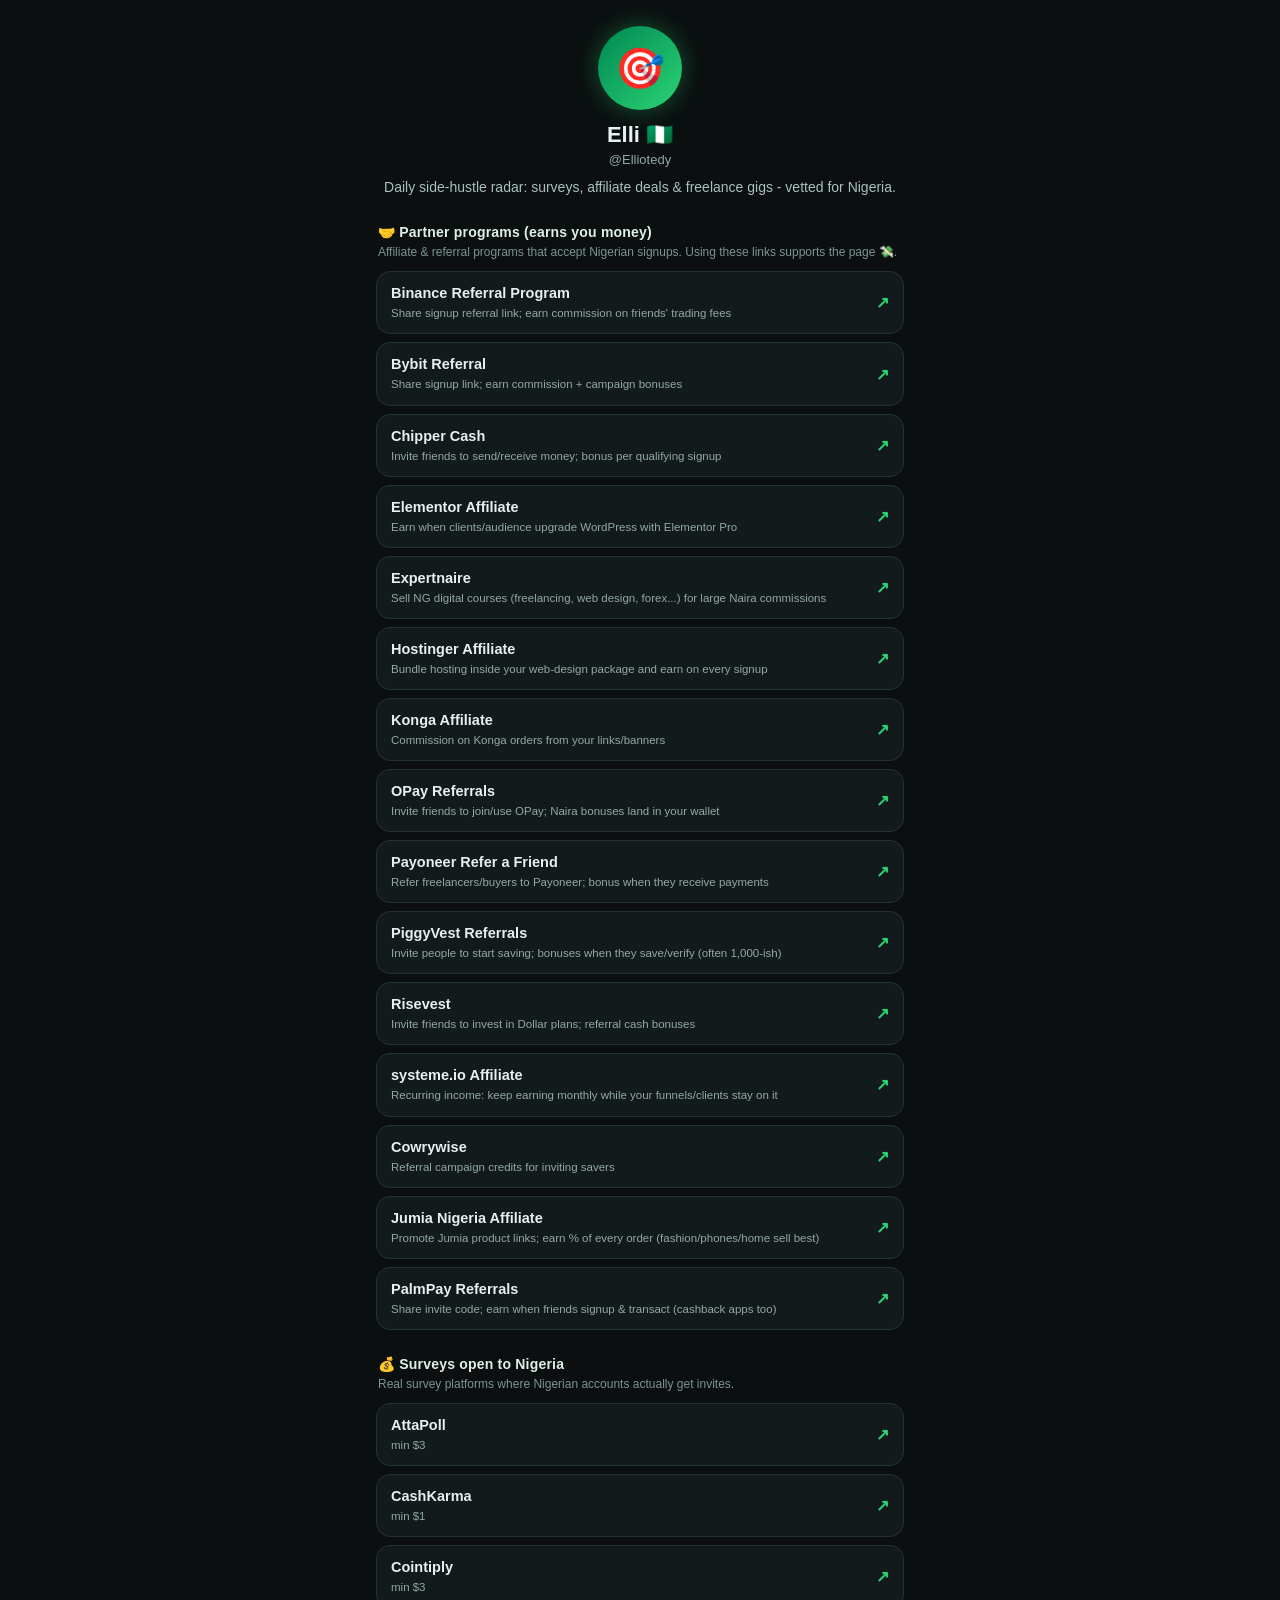
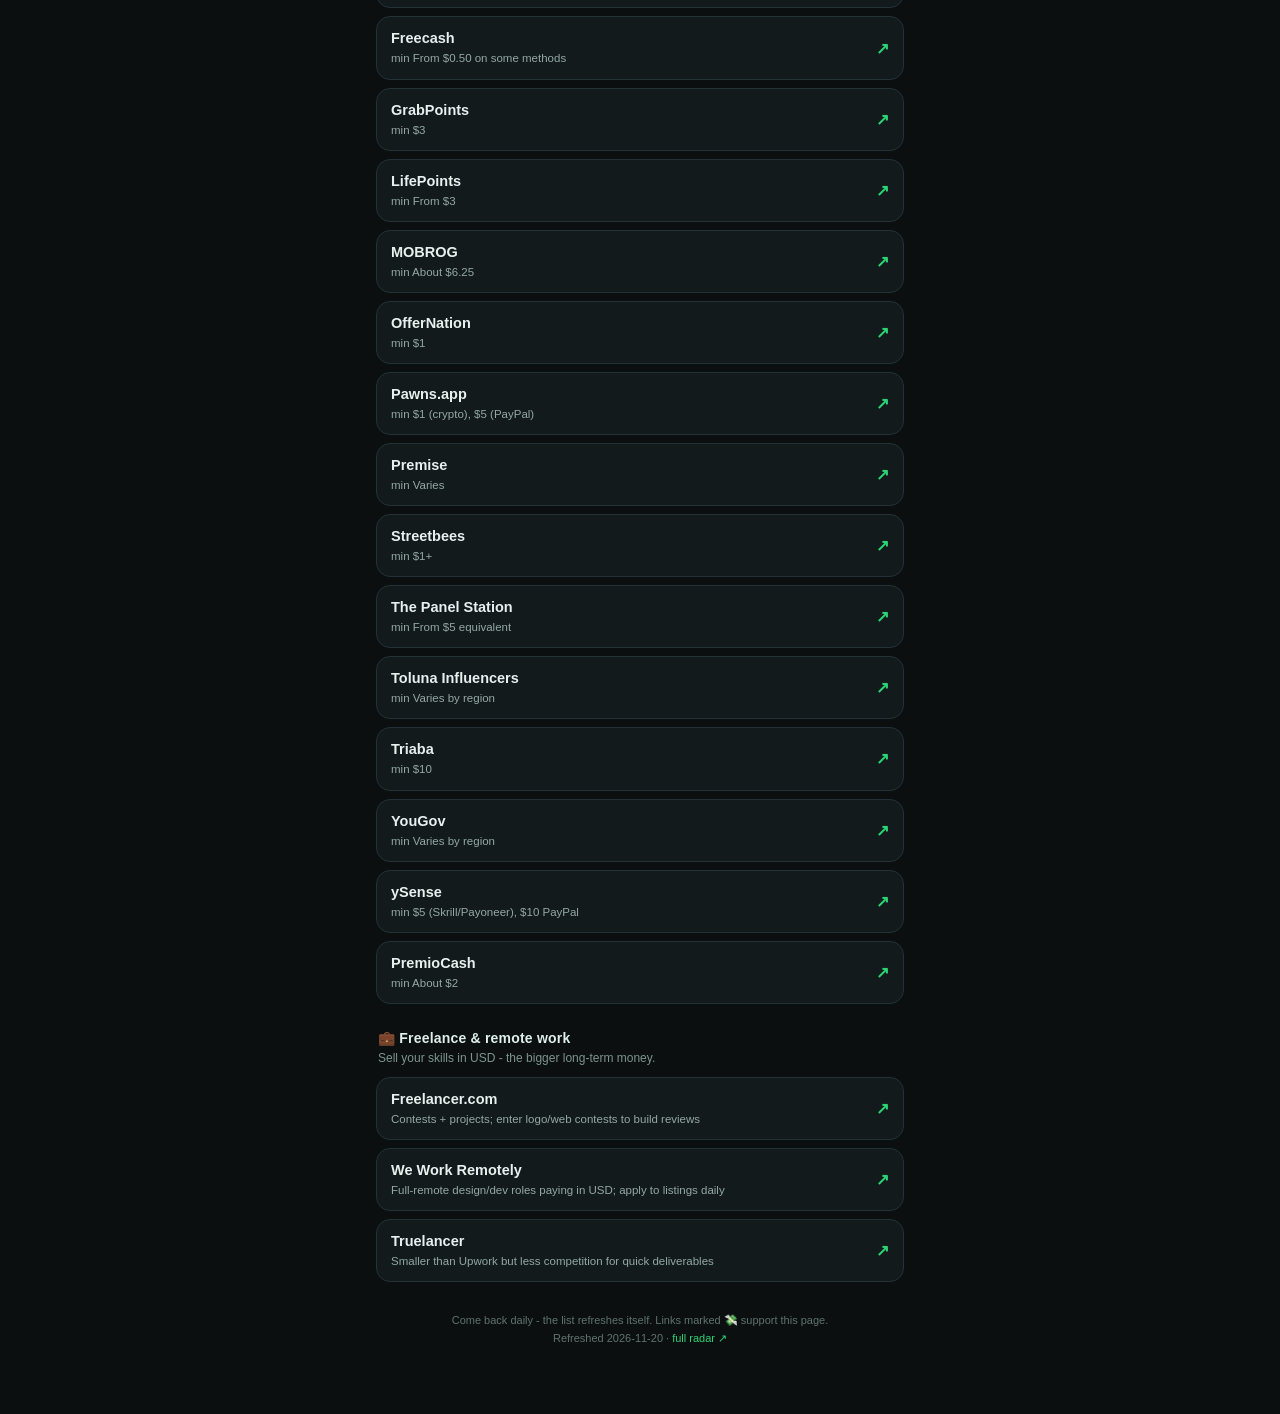
==== links.html @ 21c5c855 "Daily survey update - 2026-11-20" ====
<!doctype html>
<html lang="en">
<head>
<meta charset="utf-8">
<meta name="viewport" content="width=device-width, initial-scale=1">
<title>Elli 🇳🇬 - side-hustle radar</title>
<meta name="description" content="Daily-updated survey, affiliate & freelance links for Nigerians.">
<meta property="og:title" content="Elli 🇳🇬 - daily side-hustle radar">
<meta property="og:description" content="Daily side-hustle radar: surveys, affiliate deals &amp; freelance gigs - vetted for Nigeria.">
<link rel="icon" href="data:image/svg+xml,<svg xmlns='http://www.w3.org/2000/svg' viewBox='0 0 100 100'><text y='.9em' font-size='90'>🎯</text></svg>">
<style>
* { box-sizing: border-box; }
a { color: inherit; text-decoration: none; }
body {
  margin: 0;
  background: #0b0f10;
  color: #e8f0ef;
  font-family: -apple-system, BlinkMacSystemFont, "Segoe UI", Roboto, Arial, sans-serif;
  padding-bottom: 40px;
}
.wrap { max-width: 560px; margin: 0 auto; padding: 26px 16px; }
header { text-align: center; margin-bottom: 22px; }
.avatar {
  width: 84px; height: 84px; border-radius: 50%;
  background: linear-gradient(135deg, #008751, #2bd576);
  display: flex; align-items: center; justify-content: center;
  font-size: 40px; margin: 0 auto 12px;
  box-shadow: 0 0 24px rgba(43, 213, 118, .35);
}
h1 { font-size: 22px; margin: 0 0 4px; }
.handle { color: #93a8a4; font-size: 13px; }
.tagline { color: #a9c0bb; font-size: 14px; line-height: 1.5; margin-top: 10px; }
.sechead {
  font-size: 14px; font-weight: 800; letter-spacing: .2px;
  margin: 26px 2px 10px; color: #dff0ea;
}
.secsub { color: #7d948f; font-size: 12px; margin: -6px 2px 10px; line-height: 1.45; }
.row {
  display: flex; align-items: center; gap: 10px;
  background: #131a1c; border: 1px solid #233236;
  border-radius: 14px; padding: 12px 14px; margin-bottom: 8px;
  text-decoration: none; transition: transform .08s ease, border-color .15s ease;
}
.row:hover { transform: translateY(-1px); border-color: #2e464b; }
.row .arrow { color: #2bd576; font-weight: 800; margin-left: auto; }
.rowname { font-weight: 800; font-size: 14.5px; }
.rowhint { display: block; color: #93a8a4; font-size: 11.5px; margin-top: 3px; line-height: 1.4; }
.pill {
  display: inline-block; font-size: 10.5px; font-weight: 800;
  border-radius: 999px; padding: 2px 8px; margin-left: 6px; vertical-align: 2px;
}
.pill.ref { background: rgba(255, 209, 102, .15); color: #ffd166; }
footer { text-align: center; color: #5f7370; font-size: 11px; margin-top: 30px; line-height: 1.6; }
footer a { color: #2bd576; text-decoration: none; }
</style>
</head>
<body>
<div class="wrap">
  <header>
    <div class="avatar">🎯</div>
    <h1>Elli 🇳🇬</h1>
    <div class="handle">@Elliotedy</div>
    <div class="tagline">Daily side-hustle radar: surveys, affiliate deals &amp; freelance gigs - vetted for Nigeria.</div>
  </header>
  <div class="sechead">🤝 Partner programs (earns you money)</div><div class="secsub">Affiliate &amp; referral programs that accept Nigerian signups. Using these links supports the page 💸.</div><a class="row" href="https://www.binance.com/" target="_blank" rel="noopener"><span><span class="rowname">Binance Referral Program</span><span class="rowhint">Share signup referral link; earn commission on friends&#x27; trading fees</span></span><span class="arrow">↗</span></a><a class="row" href="https://www.bybit.com/" target="_blank" rel="noopener"><span><span class="rowname">Bybit Referral</span><span class="rowhint">Share signup link; earn commission + campaign bonuses</span></span><span class="arrow">↗</span></a><a class="row" href="https://chippercash.com/" target="_blank" rel="noopener"><span><span class="rowname">Chipper Cash</span><span class="rowhint">Invite friends to send/receive money; bonus per qualifying signup</span></span><span class="arrow">↗</span></a><a class="row" href="https://elementor.com/affiliates/" target="_blank" rel="noopener"><span><span class="rowname">Elementor Affiliate</span><span class="rowhint">Earn when clients/audience upgrade WordPress with Elementor Pro</span></span><span class="arrow">↗</span></a><a class="row" href="https://expertnaire.com/affiliate" target="_blank" rel="noopener"><span><span class="rowname">Expertnaire</span><span class="rowhint">Sell NG digital courses (freelancing, web design, forex...) for large Naira commissions</span></span><span class="arrow">↗</span></a><a class="row" href="https://www.hostinger.com/" target="_blank" rel="noopener"><span><span class="rowname">Hostinger Affiliate</span><span class="rowhint">Bundle hosting inside your web-design package and earn on every signup</span></span><span class="arrow">↗</span></a><a class="row" href="https://www.konga.com/" target="_blank" rel="noopener"><span><span class="rowname">Konga Affiliate</span><span class="rowhint">Commission on Konga orders from your links/banners</span></span><span class="arrow">↗</span></a><a class="row" href="https://www.opayweb.com/" target="_blank" rel="noopener"><span><span class="rowname">OPay Referrals</span><span class="rowhint">Invite friends to join/use OPay; Naira bonuses land in your wallet</span></span><span class="arrow">↗</span></a><a class="row" href="https://www.payoneer.com/" target="_blank" rel="noopener"><span><span class="rowname">Payoneer Refer a Friend</span><span class="rowhint">Refer freelancers/buyers to Payoneer; bonus when they receive payments</span></span><span class="arrow">↗</span></a><a class="row" href="https://www.piggyvest.com/" target="_blank" rel="noopener"><span><span class="rowname">PiggyVest Referrals</span><span class="rowhint">Invite people to start saving; bonuses when they save/verify (often 1,000-ish)</span></span><span class="arrow">↗</span></a><a class="row" href="https://risevest.com/" target="_blank" rel="noopener"><span><span class="rowname">Risevest</span><span class="rowhint">Invite friends to invest in Dollar plans; referral cash bonuses</span></span><span class="arrow">↗</span></a><a class="row" href="https://systeme.io/affiliate-program" target="_blank" rel="noopener"><span><span class="rowname">systeme.io Affiliate</span><span class="rowhint">Recurring income: keep earning monthly while your funnels/clients stay on it</span></span><span class="arrow">↗</span></a><a class="row" href="https://cowrywise.com/" target="_blank" rel="noopener"><span><span class="rowname">Cowrywise</span><span class="rowhint">Referral campaign credits for inviting savers</span></span><span class="arrow">↗</span></a><a class="row" href="https://affiliates.jumia.com/" target="_blank" rel="noopener"><span><span class="rowname">Jumia Nigeria Affiliate</span><span class="rowhint">Promote Jumia product links; earn % of every order (fashion/phones/home sell best)</span></span><span class="arrow">↗</span></a><a class="row" href="https://www.palmpay-inc.com/" target="_blank" rel="noopener"><span><span class="rowname">PalmPay Referrals</span><span class="rowhint">Share invite code; earn when friends signup &amp; transact (cashback apps too)</span></span><span class="arrow">↗</span></a><div class="sechead">💰 Surveys open to Nigeria</div><div class="secsub">Real survey platforms where Nigerian accounts actually get invites.</div><a class="row" href="https://attapoll.app/" target="_blank" rel="noopener"><span><span class="rowname">AttaPoll</span><span class="rowhint">min $3</span></span><span class="arrow">↗</span></a><a class="row" href="https://cashkarma.io/" target="_blank" rel="noopener"><span><span class="rowname">CashKarma</span><span class="rowhint">min $1</span></span><span class="arrow">↗</span></a><a class="row" href="https://cointiply.com/" target="_blank" rel="noopener"><span><span class="rowname">Cointiply</span><span class="rowhint">min $3</span></span><span class="arrow">↗</span></a><a class="row" href="https://freecash.com/" target="_blank" rel="noopener"><span><span class="rowname">Freecash</span><span class="rowhint">min From $0.50 on some methods</span></span><span class="arrow">↗</span></a><a class="row" href="https://grabpoints.com/" target="_blank" rel="noopener"><span><span class="rowname">GrabPoints</span><span class="rowhint">min $3</span></span><span class="arrow">↗</span></a><a class="row" href="https://lifepointspanel.com/" target="_blank" rel="noopener"><span><span class="rowname">LifePoints</span><span class="rowhint">min From $3</span></span><span class="arrow">↗</span></a><a class="row" href="https://www.mobrog.com/en/" target="_blank" rel="noopener"><span><span class="rowname">MOBROG</span><span class="rowhint">min About $6.25</span></span><span class="arrow">↗</span></a><a class="row" href="https://offernation.com/" target="_blank" rel="noopener"><span><span class="rowname">OfferNation</span><span class="rowhint">min $1</span></span><span class="arrow">↗</span></a><a class="row" href="https://pawns.app/" target="_blank" rel="noopener"><span><span class="rowname">Pawns.app</span><span class="rowhint">min $1 (crypto), $5 (PayPal)</span></span><span class="arrow">↗</span></a><a class="row" href="https://www.premise.com/" target="_blank" rel="noopener"><span><span class="rowname">Premise</span><span class="rowhint">min Varies</span></span><span class="arrow">↗</span></a><a class="row" href="https://www.streetbees.com/" target="_blank" rel="noopener"><span><span class="rowname">Streetbees</span><span class="rowhint">min $1+</span></span><span class="arrow">↗</span></a><a class="row" href="https://www.thepanelstation.com/" target="_blank" rel="noopener"><span><span class="rowname">The Panel Station</span><span class="rowhint">min From $5 equivalent</span></span><span class="arrow">↗</span></a><a class="row" href="https://www.toluna.com/" target="_blank" rel="noopener"><span><span class="rowname">Toluna Influencers</span><span class="rowhint">min Varies by region</span></span><span class="arrow">↗</span></a><a class="row" href="https://www.triaba.com/" target="_blank" rel="noopener"><span><span class="rowname">Triaba</span><span class="rowhint">min $10</span></span><span class="arrow">↗</span></a><a class="row" href="https://yougov.com/" target="_blank" rel="noopener"><span><span class="rowname">YouGov</span><span class="rowhint">min Varies by region</span></span><span class="arrow">↗</span></a><a class="row" href="https://www.ysense.com/" target="_blank" rel="noopener"><span><span class="rowname">ySense</span><span class="rowhint">min $5 (Skrill/Payoneer), $10 PayPal</span></span><span class="arrow">↗</span></a><a class="row" href="https://premiocash.com/" target="_blank" rel="noopener"><span><span class="rowname">PremioCash</span><span class="rowhint">min About $2</span></span><span class="arrow">↗</span></a><div class="sechead">💼 Freelance &amp; remote work</div><div class="secsub">Sell your skills in USD - the bigger long-term money.</div><a class="row" href="https://www.freelancer.com/" target="_blank" rel="noopener"><span><span class="rowname">Freelancer.com</span><span class="rowhint">Contests + projects; enter logo/web contests to build reviews</span></span><span class="arrow">↗</span></a><a class="row" href="https://weworkremotely.com/" target="_blank" rel="noopener"><span><span class="rowname">We Work Remotely</span><span class="rowhint">Full-remote design/dev roles paying in USD; apply to listings daily</span></span><span class="arrow">↗</span></a><a class="row" href="https://www.truelancer.com/" target="_blank" rel="noopener"><span><span class="rowname">Truelancer</span><span class="rowhint">Smaller than Upwork but less competition for quick deliverables</span></span><span class="arrow">↗</span></a>
  <footer>
    Come back daily - the list refreshes itself. Links marked 💸 support this page.<br>
    Refreshed 2026-11-20 ·
    <a href="index.html">full radar ↗</a>
  </footer>
</div>
</body>
</html>
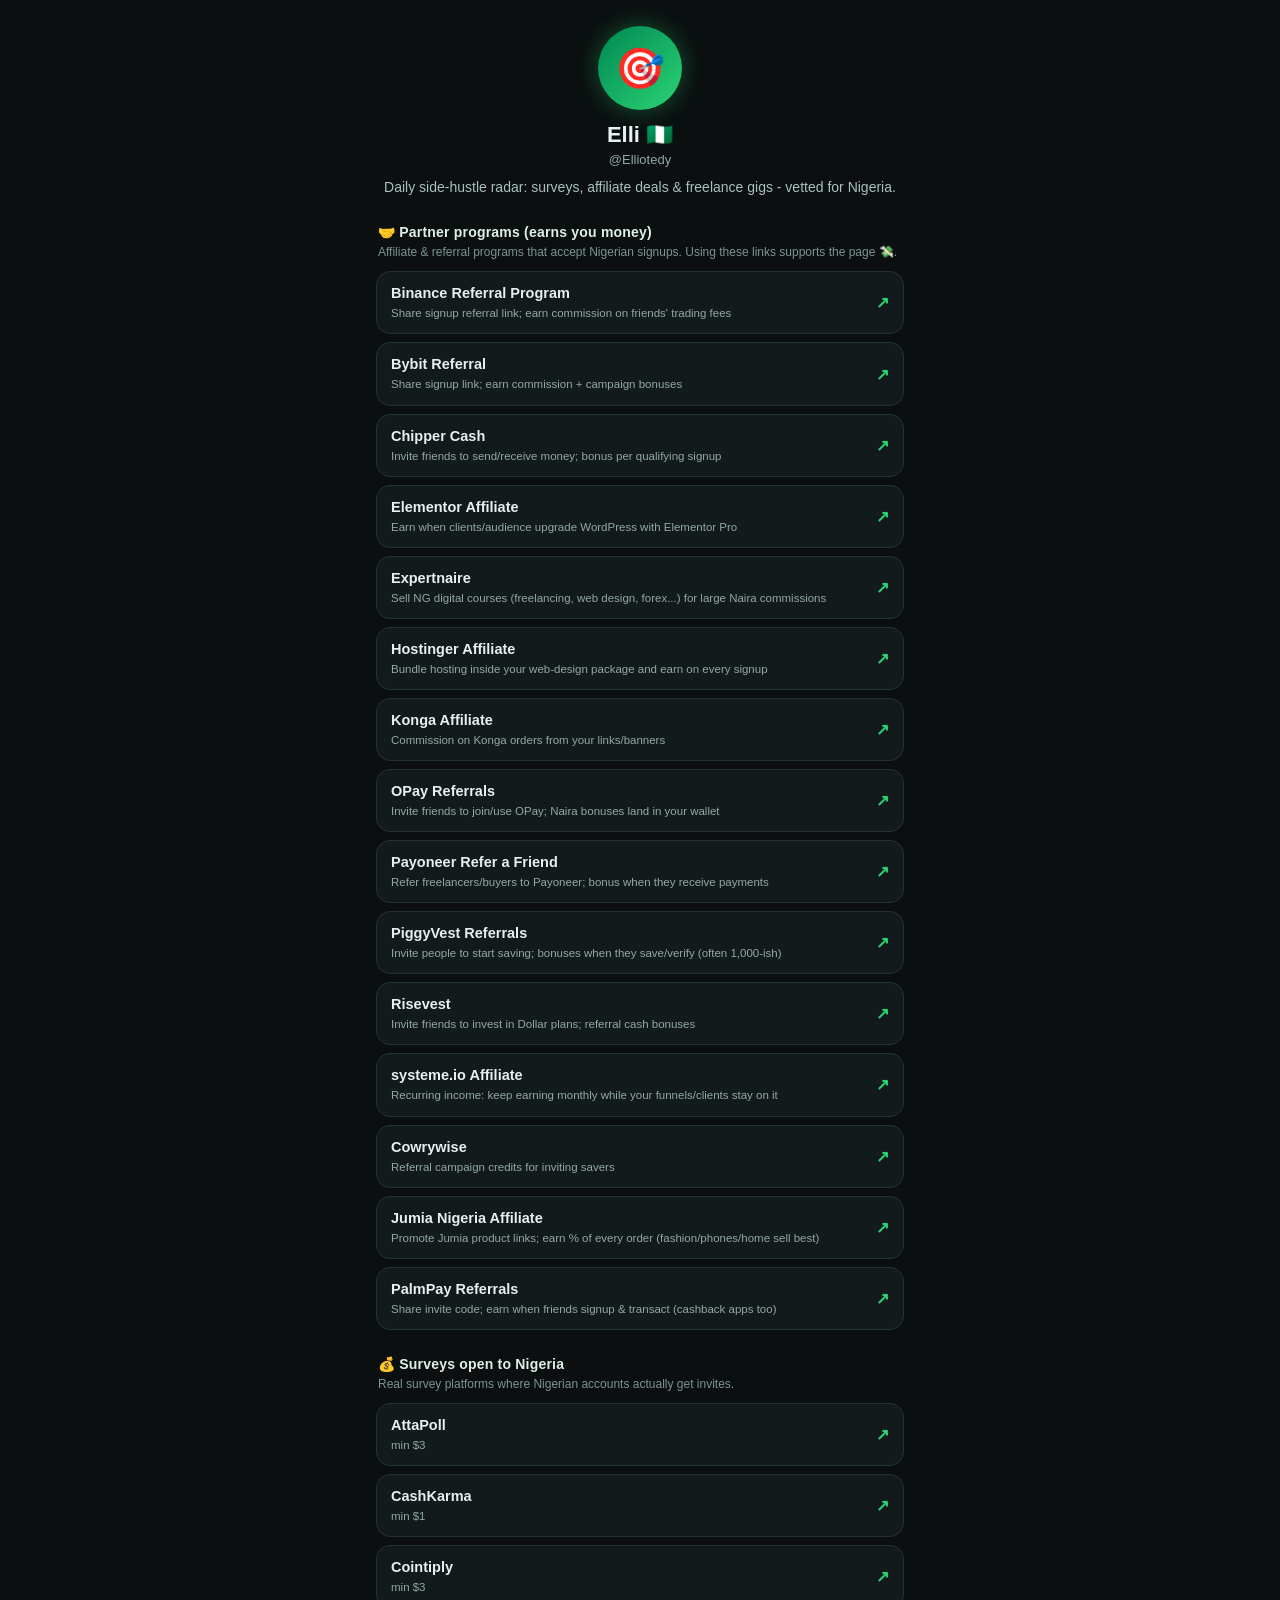
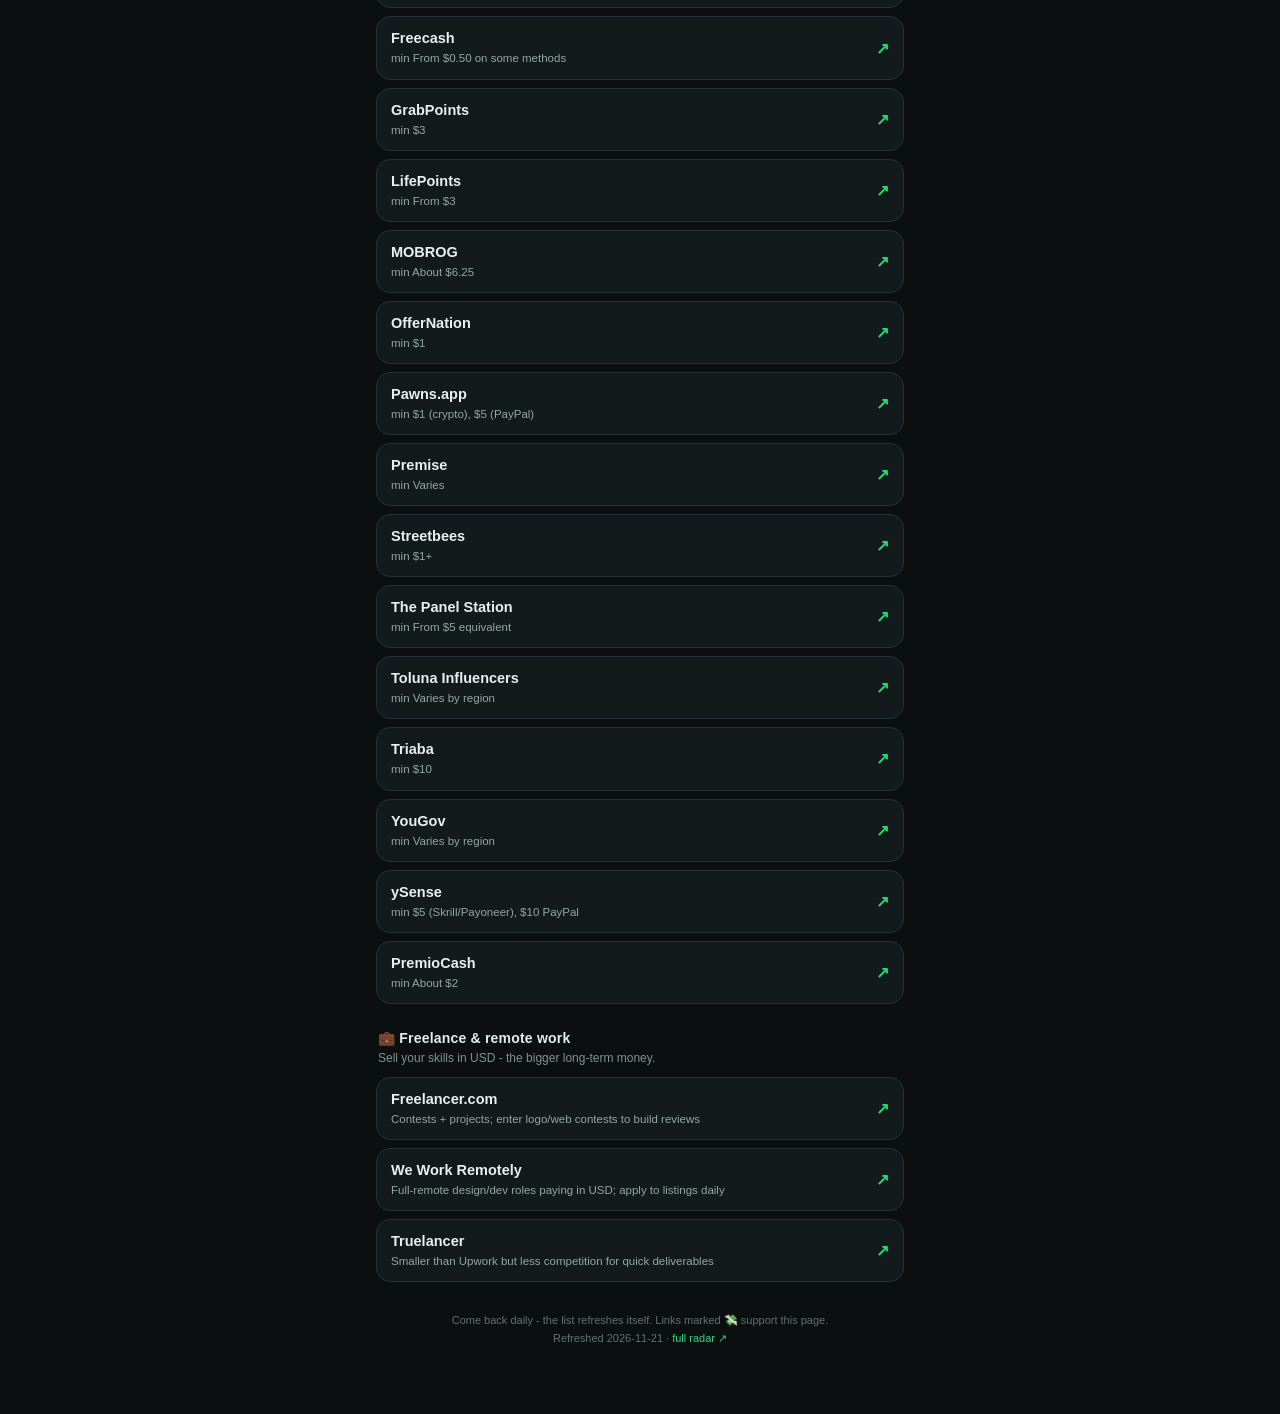
==== commit c9236e10: "Daily survey update - 2026-11-21" ====
--- a/links.html
+++ b/links.html
@@ -65,7 +65,7 @@
   <div class="sechead">🤝 Partner programs (earns you money)</div><div class="secsub">Affiliate &amp; referral programs that accept Nigerian signups. Using these links supports the page 💸.</div><a class="row" href="https://www.binance.com/" target="_blank" rel="noopener"><span><span class="rowname">Binance Referral Program</span><span class="rowhint">Share signup referral link; earn commission on friends&#x27; trading fees</span></span><span class="arrow">↗</span></a><a class="row" href="https://www.bybit.com/" target="_blank" rel="noopener"><span><span class="rowname">Bybit Referral</span><span class="rowhint">Share signup link; earn commission + campaign bonuses</span></span><span class="arrow">↗</span></a><a class="row" href="https://chippercash.com/" target="_blank" rel="noopener"><span><span class="rowname">Chipper Cash</span><span class="rowhint">Invite friends to send/receive money; bonus per qualifying signup</span></span><span class="arrow">↗</span></a><a class="row" href="https://elementor.com/affiliates/" target="_blank" rel="noopener"><span><span class="rowname">Elementor Affiliate</span><span class="rowhint">Earn when clients/audience upgrade WordPress with Elementor Pro</span></span><span class="arrow">↗</span></a><a class="row" href="https://expertnaire.com/affiliate" target="_blank" rel="noopener"><span><span class="rowname">Expertnaire</span><span class="rowhint">Sell NG digital courses (freelancing, web design, forex...) for large Naira commissions</span></span><span class="arrow">↗</span></a><a class="row" href="https://www.hostinger.com/" target="_blank" rel="noopener"><span><span class="rowname">Hostinger Affiliate</span><span class="rowhint">Bundle hosting inside your web-design package and earn on every signup</span></span><span class="arrow">↗</span></a><a class="row" href="https://www.konga.com/" target="_blank" rel="noopener"><span><span class="rowname">Konga Affiliate</span><span class="rowhint">Commission on Konga orders from your links/banners</span></span><span class="arrow">↗</span></a><a class="row" href="https://www.opayweb.com/" target="_blank" rel="noopener"><span><span class="rowname">OPay Referrals</span><span class="rowhint">Invite friends to join/use OPay; Naira bonuses land in your wallet</span></span><span class="arrow">↗</span></a><a class="row" href="https://www.payoneer.com/" target="_blank" rel="noopener"><span><span class="rowname">Payoneer Refer a Friend</span><span class="rowhint">Refer freelancers/buyers to Payoneer; bonus when they receive payments</span></span><span class="arrow">↗</span></a><a class="row" href="https://www.piggyvest.com/" target="_blank" rel="noopener"><span><span class="rowname">PiggyVest Referrals</span><span class="rowhint">Invite people to start saving; bonuses when they save/verify (often 1,000-ish)</span></span><span class="arrow">↗</span></a><a class="row" href="https://risevest.com/" target="_blank" rel="noopener"><span><span class="rowname">Risevest</span><span class="rowhint">Invite friends to invest in Dollar plans; referral cash bonuses</span></span><span class="arrow">↗</span></a><a class="row" href="https://systeme.io/affiliate-program" target="_blank" rel="noopener"><span><span class="rowname">systeme.io Affiliate</span><span class="rowhint">Recurring income: keep earning monthly while your funnels/clients stay on it</span></span><span class="arrow">↗</span></a><a class="row" href="https://cowrywise.com/" target="_blank" rel="noopener"><span><span class="rowname">Cowrywise</span><span class="rowhint">Referral campaign credits for inviting savers</span></span><span class="arrow">↗</span></a><a class="row" href="https://affiliates.jumia.com/" target="_blank" rel="noopener"><span><span class="rowname">Jumia Nigeria Affiliate</span><span class="rowhint">Promote Jumia product links; earn % of every order (fashion/phones/home sell best)</span></span><span class="arrow">↗</span></a><a class="row" href="https://www.palmpay-inc.com/" target="_blank" rel="noopener"><span><span class="rowname">PalmPay Referrals</span><span class="rowhint">Share invite code; earn when friends signup &amp; transact (cashback apps too)</span></span><span class="arrow">↗</span></a><div class="sechead">💰 Surveys open to Nigeria</div><div class="secsub">Real survey platforms where Nigerian accounts actually get invites.</div><a class="row" href="https://attapoll.app/" target="_blank" rel="noopener"><span><span class="rowname">AttaPoll</span><span class="rowhint">min $3</span></span><span class="arrow">↗</span></a><a class="row" href="https://cashkarma.io/" target="_blank" rel="noopener"><span><span class="rowname">CashKarma</span><span class="rowhint">min $1</span></span><span class="arrow">↗</span></a><a class="row" href="https://cointiply.com/" target="_blank" rel="noopener"><span><span class="rowname">Cointiply</span><span class="rowhint">min $3</span></span><span class="arrow">↗</span></a><a class="row" href="https://freecash.com/" target="_blank" rel="noopener"><span><span class="rowname">Freecash</span><span class="rowhint">min From $0.50 on some methods</span></span><span class="arrow">↗</span></a><a class="row" href="https://grabpoints.com/" target="_blank" rel="noopener"><span><span class="rowname">GrabPoints</span><span class="rowhint">min $3</span></span><span class="arrow">↗</span></a><a class="row" href="https://lifepointspanel.com/" target="_blank" rel="noopener"><span><span class="rowname">LifePoints</span><span class="rowhint">min From $3</span></span><span class="arrow">↗</span></a><a class="row" href="https://www.mobrog.com/en/" target="_blank" rel="noopener"><span><span class="rowname">MOBROG</span><span class="rowhint">min About $6.25</span></span><span class="arrow">↗</span></a><a class="row" href="https://offernation.com/" target="_blank" rel="noopener"><span><span class="rowname">OfferNation</span><span class="rowhint">min $1</span></span><span class="arrow">↗</span></a><a class="row" href="https://pawns.app/" target="_blank" rel="noopener"><span><span class="rowname">Pawns.app</span><span class="rowhint">min $1 (crypto), $5 (PayPal)</span></span><span class="arrow">↗</span></a><a class="row" href="https://www.premise.com/" target="_blank" rel="noopener"><span><span class="rowname">Premise</span><span class="rowhint">min Varies</span></span><span class="arrow">↗</span></a><a class="row" href="https://www.streetbees.com/" target="_blank" rel="noopener"><span><span class="rowname">Streetbees</span><span class="rowhint">min $1+</span></span><span class="arrow">↗</span></a><a class="row" href="https://www.thepanelstation.com/" target="_blank" rel="noopener"><span><span class="rowname">The Panel Station</span><span class="rowhint">min From $5 equivalent</span></span><span class="arrow">↗</span></a><a class="row" href="https://www.toluna.com/" target="_blank" rel="noopener"><span><span class="rowname">Toluna Influencers</span><span class="rowhint">min Varies by region</span></span><span class="arrow">↗</span></a><a class="row" href="https://www.triaba.com/" target="_blank" rel="noopener"><span><span class="rowname">Triaba</span><span class="rowhint">min $10</span></span><span class="arrow">↗</span></a><a class="row" href="https://yougov.com/" target="_blank" rel="noopener"><span><span class="rowname">YouGov</span><span class="rowhint">min Varies by region</span></span><span class="arrow">↗</span></a><a class="row" href="https://www.ysense.com/" target="_blank" rel="noopener"><span><span class="rowname">ySense</span><span class="rowhint">min $5 (Skrill/Payoneer), $10 PayPal</span></span><span class="arrow">↗</span></a><a class="row" href="https://premiocash.com/" target="_blank" rel="noopener"><span><span class="rowname">PremioCash</span><span class="rowhint">min About $2</span></span><span class="arrow">↗</span></a><div class="sechead">💼 Freelance &amp; remote work</div><div class="secsub">Sell your skills in USD - the bigger long-term money.</div><a class="row" href="https://www.freelancer.com/" target="_blank" rel="noopener"><span><span class="rowname">Freelancer.com</span><span class="rowhint">Contests + projects; enter logo/web contests to build reviews</span></span><span class="arrow">↗</span></a><a class="row" href="https://weworkremotely.com/" target="_blank" rel="noopener"><span><span class="rowname">We Work Remotely</span><span class="rowhint">Full-remote design/dev roles paying in USD; apply to listings daily</span></span><span class="arrow">↗</span></a><a class="row" href="https://www.truelancer.com/" target="_blank" rel="noopener"><span><span class="rowname">Truelancer</span><span class="rowhint">Smaller than Upwork but less competition for quick deliverables</span></span><span class="arrow">↗</span></a>
   <footer>
     Come back daily - the list refreshes itself. Links marked 💸 support this page.<br>
-    Refreshed 2026-11-20 ·
+    Refreshed 2026-11-21 ·
     <a href="index.html">full radar ↗</a>
   </footer>
 </div>
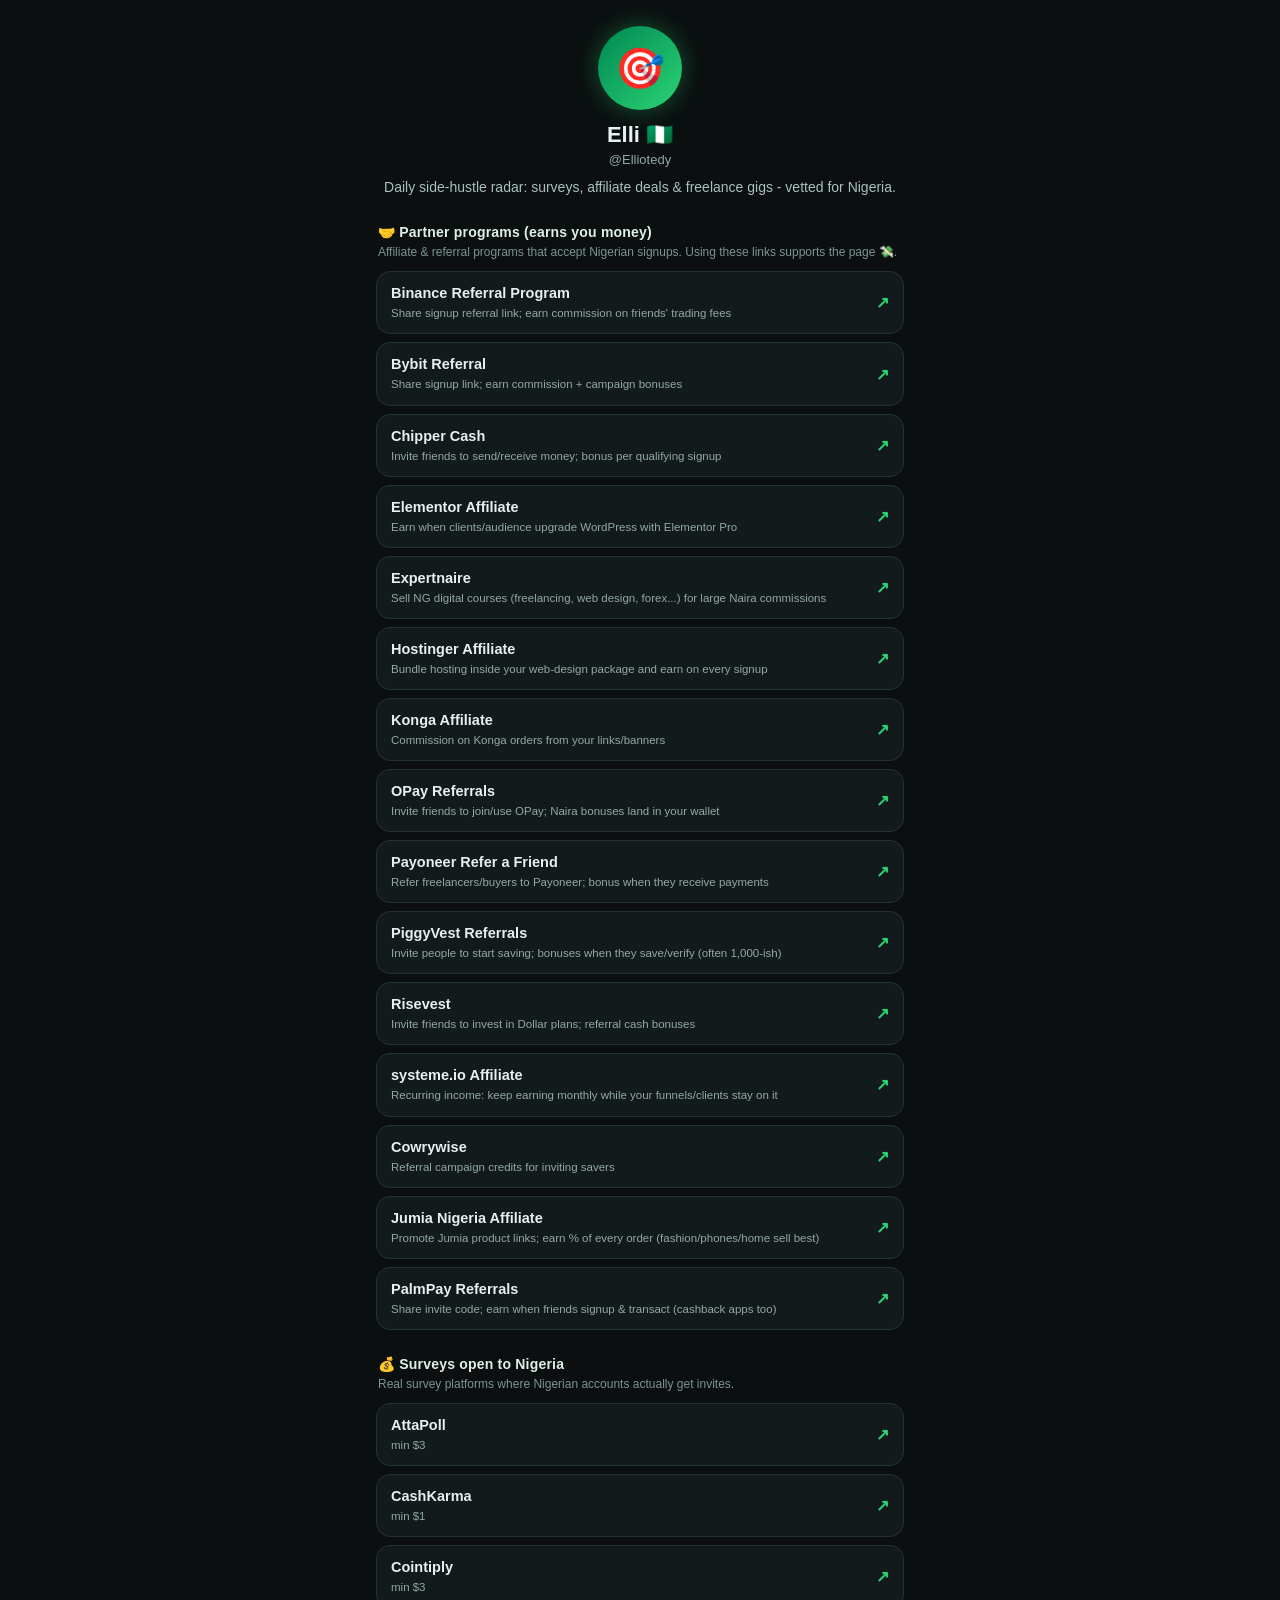
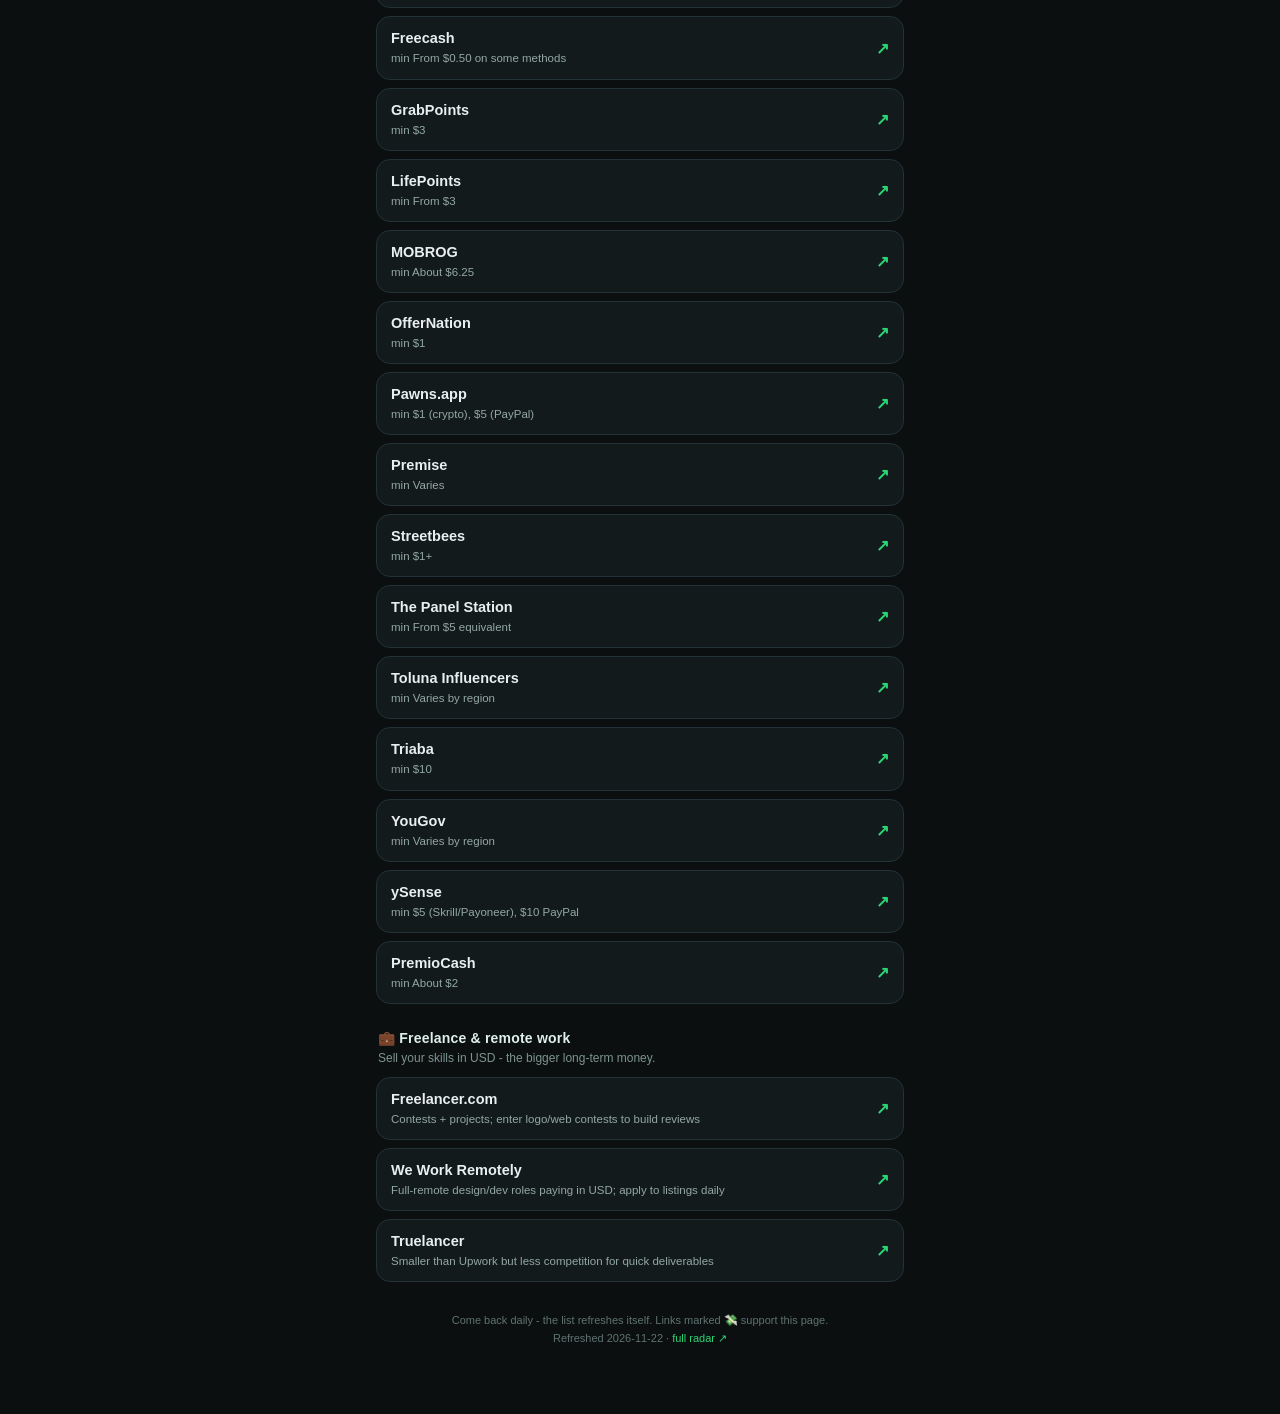
==== commit 8da26739: "Daily survey update - 2026-11-22" ====
--- a/links.html
+++ b/links.html
@@ -65,7 +65,7 @@
   <div class="sechead">🤝 Partner programs (earns you money)</div><div class="secsub">Affiliate &amp; referral programs that accept Nigerian signups. Using these links supports the page 💸.</div><a class="row" href="https://www.binance.com/" target="_blank" rel="noopener"><span><span class="rowname">Binance Referral Program</span><span class="rowhint">Share signup referral link; earn commission on friends&#x27; trading fees</span></span><span class="arrow">↗</span></a><a class="row" href="https://www.bybit.com/" target="_blank" rel="noopener"><span><span class="rowname">Bybit Referral</span><span class="rowhint">Share signup link; earn commission + campaign bonuses</span></span><span class="arrow">↗</span></a><a class="row" href="https://chippercash.com/" target="_blank" rel="noopener"><span><span class="rowname">Chipper Cash</span><span class="rowhint">Invite friends to send/receive money; bonus per qualifying signup</span></span><span class="arrow">↗</span></a><a class="row" href="https://elementor.com/affiliates/" target="_blank" rel="noopener"><span><span class="rowname">Elementor Affiliate</span><span class="rowhint">Earn when clients/audience upgrade WordPress with Elementor Pro</span></span><span class="arrow">↗</span></a><a class="row" href="https://expertnaire.com/affiliate" target="_blank" rel="noopener"><span><span class="rowname">Expertnaire</span><span class="rowhint">Sell NG digital courses (freelancing, web design, forex...) for large Naira commissions</span></span><span class="arrow">↗</span></a><a class="row" href="https://www.hostinger.com/" target="_blank" rel="noopener"><span><span class="rowname">Hostinger Affiliate</span><span class="rowhint">Bundle hosting inside your web-design package and earn on every signup</span></span><span class="arrow">↗</span></a><a class="row" href="https://www.konga.com/" target="_blank" rel="noopener"><span><span class="rowname">Konga Affiliate</span><span class="rowhint">Commission on Konga orders from your links/banners</span></span><span class="arrow">↗</span></a><a class="row" href="https://www.opayweb.com/" target="_blank" rel="noopener"><span><span class="rowname">OPay Referrals</span><span class="rowhint">Invite friends to join/use OPay; Naira bonuses land in your wallet</span></span><span class="arrow">↗</span></a><a class="row" href="https://www.payoneer.com/" target="_blank" rel="noopener"><span><span class="rowname">Payoneer Refer a Friend</span><span class="rowhint">Refer freelancers/buyers to Payoneer; bonus when they receive payments</span></span><span class="arrow">↗</span></a><a class="row" href="https://www.piggyvest.com/" target="_blank" rel="noopener"><span><span class="rowname">PiggyVest Referrals</span><span class="rowhint">Invite people to start saving; bonuses when they save/verify (often 1,000-ish)</span></span><span class="arrow">↗</span></a><a class="row" href="https://risevest.com/" target="_blank" rel="noopener"><span><span class="rowname">Risevest</span><span class="rowhint">Invite friends to invest in Dollar plans; referral cash bonuses</span></span><span class="arrow">↗</span></a><a class="row" href="https://systeme.io/affiliate-program" target="_blank" rel="noopener"><span><span class="rowname">systeme.io Affiliate</span><span class="rowhint">Recurring income: keep earning monthly while your funnels/clients stay on it</span></span><span class="arrow">↗</span></a><a class="row" href="https://cowrywise.com/" target="_blank" rel="noopener"><span><span class="rowname">Cowrywise</span><span class="rowhint">Referral campaign credits for inviting savers</span></span><span class="arrow">↗</span></a><a class="row" href="https://affiliates.jumia.com/" target="_blank" rel="noopener"><span><span class="rowname">Jumia Nigeria Affiliate</span><span class="rowhint">Promote Jumia product links; earn % of every order (fashion/phones/home sell best)</span></span><span class="arrow">↗</span></a><a class="row" href="https://www.palmpay-inc.com/" target="_blank" rel="noopener"><span><span class="rowname">PalmPay Referrals</span><span class="rowhint">Share invite code; earn when friends signup &amp; transact (cashback apps too)</span></span><span class="arrow">↗</span></a><div class="sechead">💰 Surveys open to Nigeria</div><div class="secsub">Real survey platforms where Nigerian accounts actually get invites.</div><a class="row" href="https://attapoll.app/" target="_blank" rel="noopener"><span><span class="rowname">AttaPoll</span><span class="rowhint">min $3</span></span><span class="arrow">↗</span></a><a class="row" href="https://cashkarma.io/" target="_blank" rel="noopener"><span><span class="rowname">CashKarma</span><span class="rowhint">min $1</span></span><span class="arrow">↗</span></a><a class="row" href="https://cointiply.com/" target="_blank" rel="noopener"><span><span class="rowname">Cointiply</span><span class="rowhint">min $3</span></span><span class="arrow">↗</span></a><a class="row" href="https://freecash.com/" target="_blank" rel="noopener"><span><span class="rowname">Freecash</span><span class="rowhint">min From $0.50 on some methods</span></span><span class="arrow">↗</span></a><a class="row" href="https://grabpoints.com/" target="_blank" rel="noopener"><span><span class="rowname">GrabPoints</span><span class="rowhint">min $3</span></span><span class="arrow">↗</span></a><a class="row" href="https://lifepointspanel.com/" target="_blank" rel="noopener"><span><span class="rowname">LifePoints</span><span class="rowhint">min From $3</span></span><span class="arrow">↗</span></a><a class="row" href="https://www.mobrog.com/en/" target="_blank" rel="noopener"><span><span class="rowname">MOBROG</span><span class="rowhint">min About $6.25</span></span><span class="arrow">↗</span></a><a class="row" href="https://offernation.com/" target="_blank" rel="noopener"><span><span class="rowname">OfferNation</span><span class="rowhint">min $1</span></span><span class="arrow">↗</span></a><a class="row" href="https://pawns.app/" target="_blank" rel="noopener"><span><span class="rowname">Pawns.app</span><span class="rowhint">min $1 (crypto), $5 (PayPal)</span></span><span class="arrow">↗</span></a><a class="row" href="https://www.premise.com/" target="_blank" rel="noopener"><span><span class="rowname">Premise</span><span class="rowhint">min Varies</span></span><span class="arrow">↗</span></a><a class="row" href="https://www.streetbees.com/" target="_blank" rel="noopener"><span><span class="rowname">Streetbees</span><span class="rowhint">min $1+</span></span><span class="arrow">↗</span></a><a class="row" href="https://www.thepanelstation.com/" target="_blank" rel="noopener"><span><span class="rowname">The Panel Station</span><span class="rowhint">min From $5 equivalent</span></span><span class="arrow">↗</span></a><a class="row" href="https://www.toluna.com/" target="_blank" rel="noopener"><span><span class="rowname">Toluna Influencers</span><span class="rowhint">min Varies by region</span></span><span class="arrow">↗</span></a><a class="row" href="https://www.triaba.com/" target="_blank" rel="noopener"><span><span class="rowname">Triaba</span><span class="rowhint">min $10</span></span><span class="arrow">↗</span></a><a class="row" href="https://yougov.com/" target="_blank" rel="noopener"><span><span class="rowname">YouGov</span><span class="rowhint">min Varies by region</span></span><span class="arrow">↗</span></a><a class="row" href="https://www.ysense.com/" target="_blank" rel="noopener"><span><span class="rowname">ySense</span><span class="rowhint">min $5 (Skrill/Payoneer), $10 PayPal</span></span><span class="arrow">↗</span></a><a class="row" href="https://premiocash.com/" target="_blank" rel="noopener"><span><span class="rowname">PremioCash</span><span class="rowhint">min About $2</span></span><span class="arrow">↗</span></a><div class="sechead">💼 Freelance &amp; remote work</div><div class="secsub">Sell your skills in USD - the bigger long-term money.</div><a class="row" href="https://www.freelancer.com/" target="_blank" rel="noopener"><span><span class="rowname">Freelancer.com</span><span class="rowhint">Contests + projects; enter logo/web contests to build reviews</span></span><span class="arrow">↗</span></a><a class="row" href="https://weworkremotely.com/" target="_blank" rel="noopener"><span><span class="rowname">We Work Remotely</span><span class="rowhint">Full-remote design/dev roles paying in USD; apply to listings daily</span></span><span class="arrow">↗</span></a><a class="row" href="https://www.truelancer.com/" target="_blank" rel="noopener"><span><span class="rowname">Truelancer</span><span class="rowhint">Smaller than Upwork but less competition for quick deliverables</span></span><span class="arrow">↗</span></a>
   <footer>
     Come back daily - the list refreshes itself. Links marked 💸 support this page.<br>
-    Refreshed 2026-11-21 ·
+    Refreshed 2026-11-22 ·
     <a href="index.html">full radar ↗</a>
   </footer>
 </div>
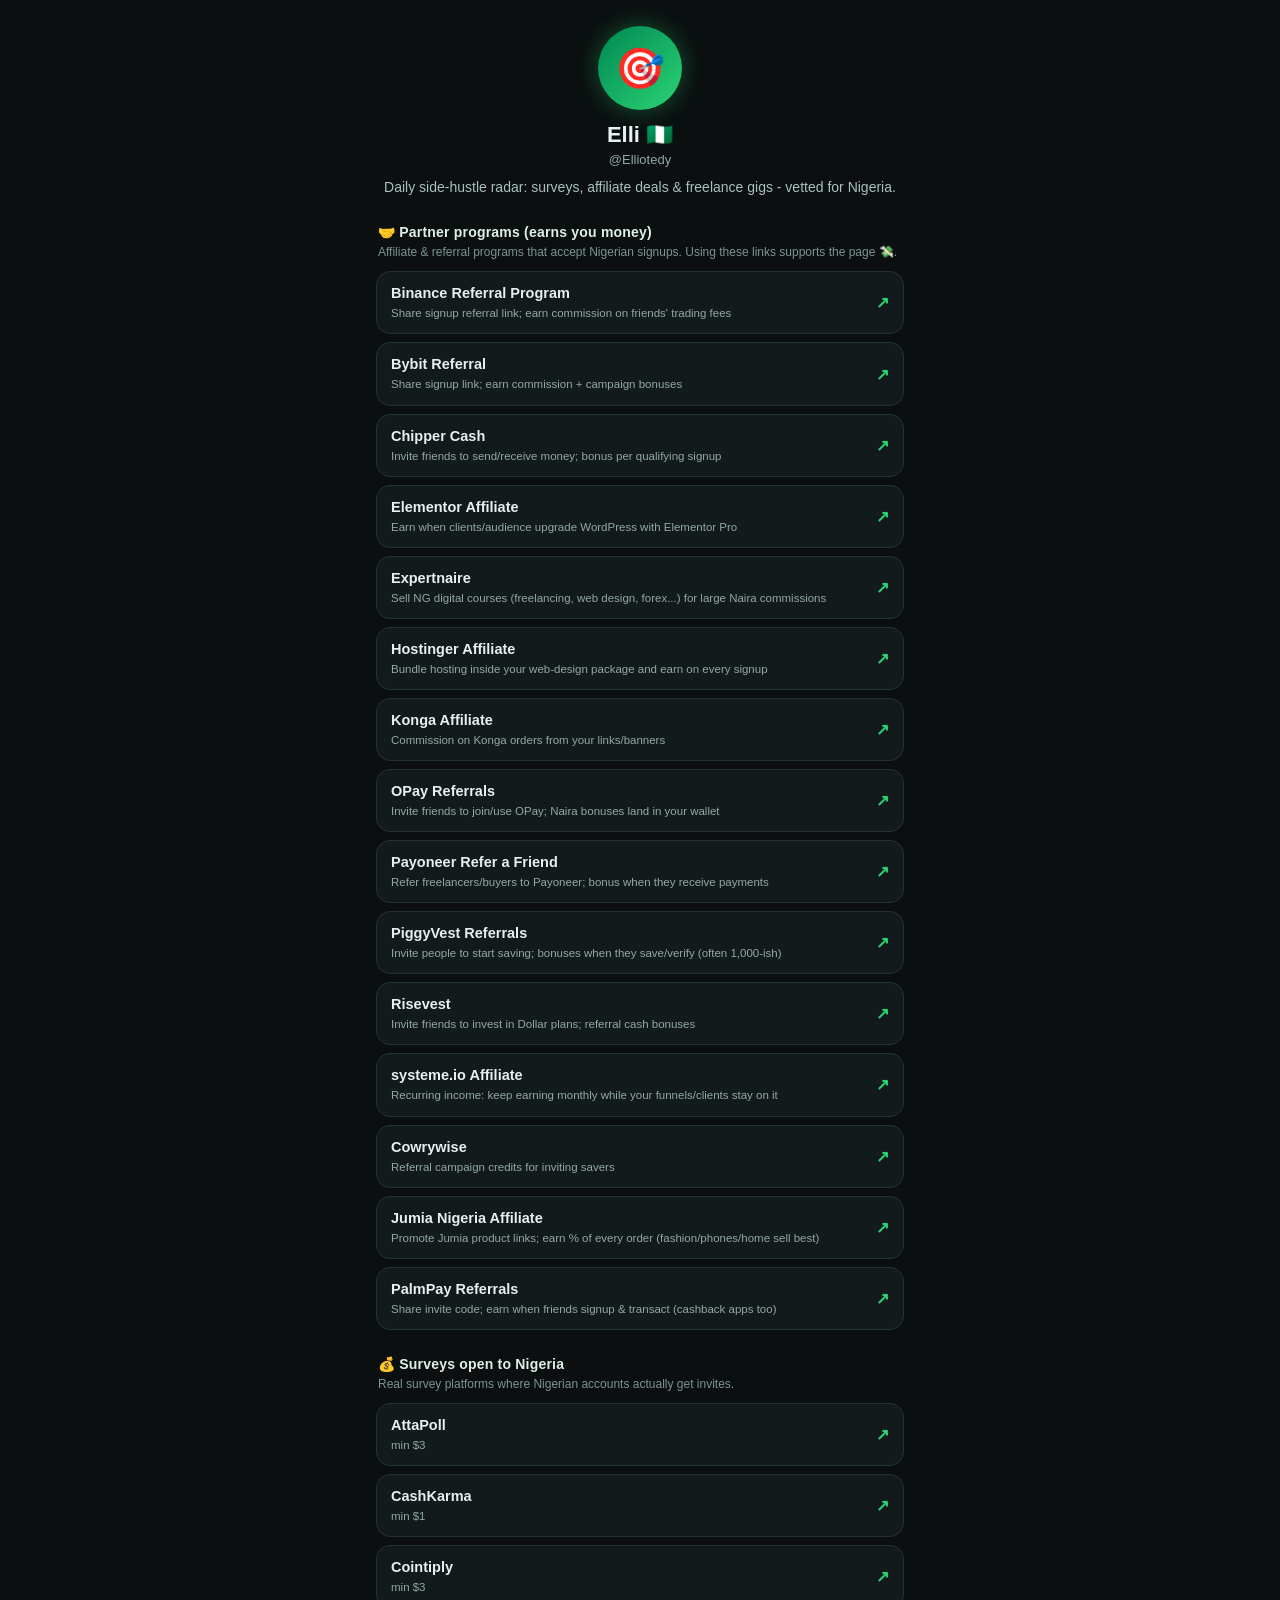
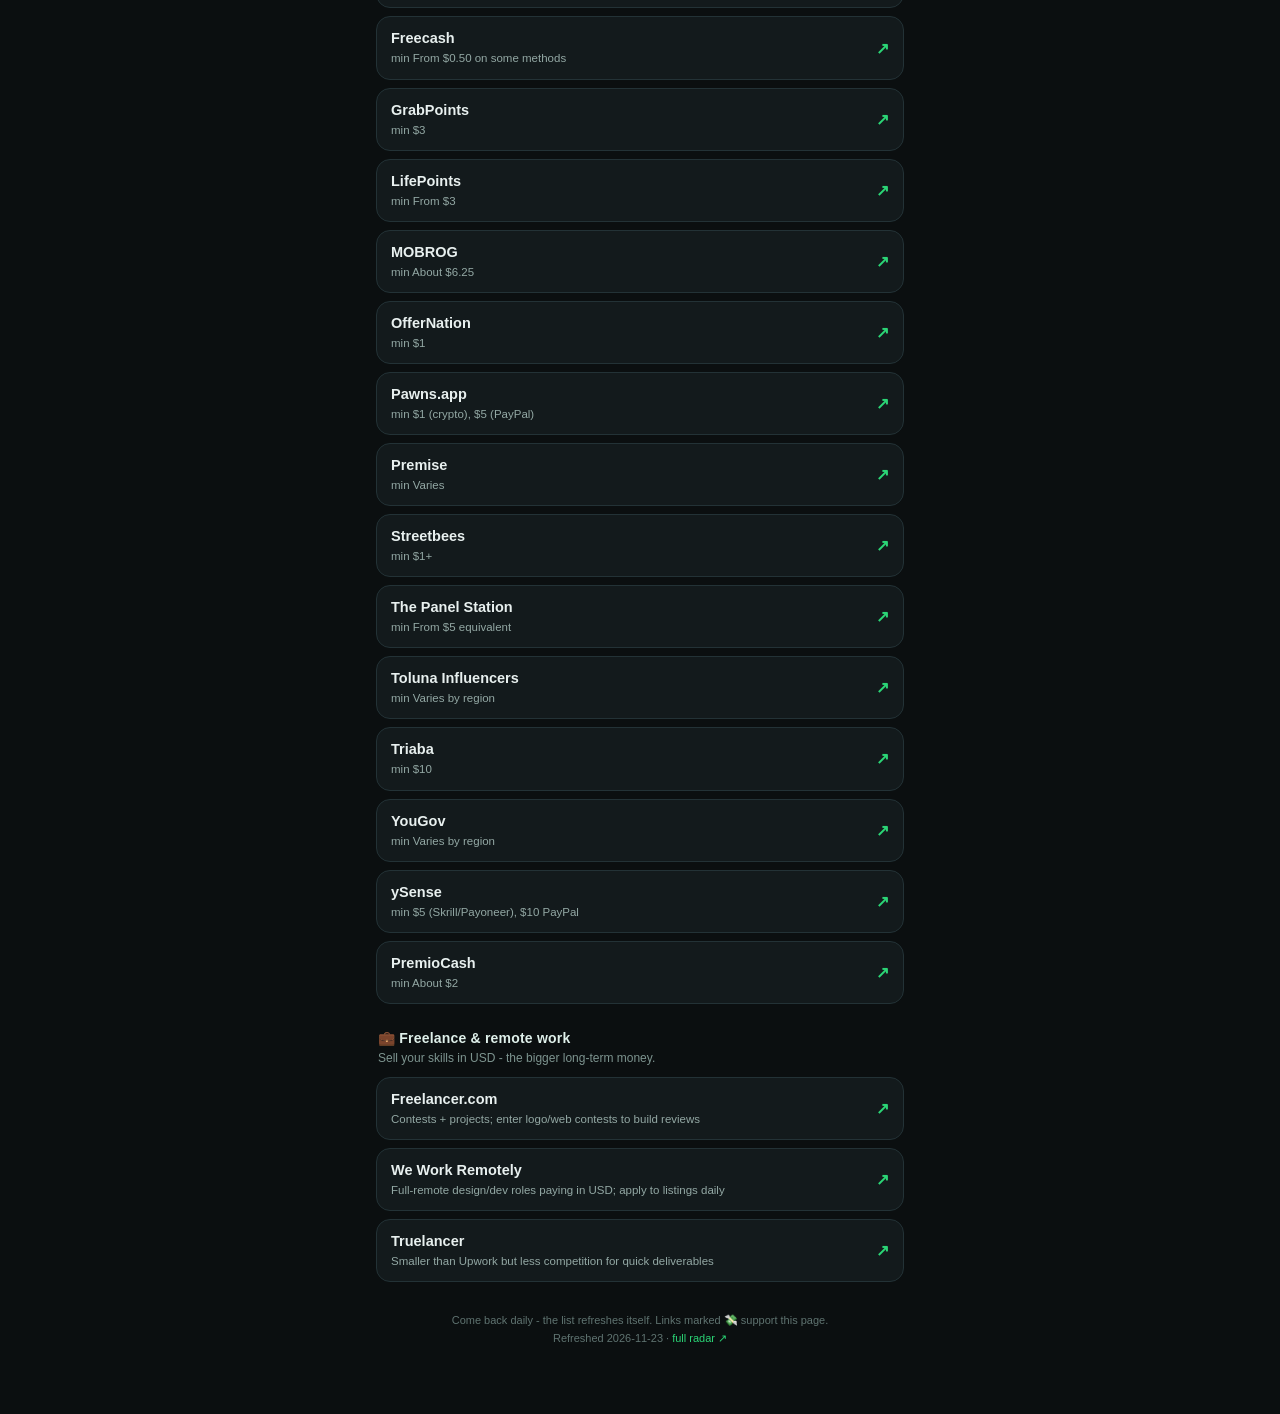
==== commit 947d1750: "Daily survey update - 2026-11-23" ====
--- a/links.html
+++ b/links.html
@@ -65,7 +65,7 @@
   <div class="sechead">🤝 Partner programs (earns you money)</div><div class="secsub">Affiliate &amp; referral programs that accept Nigerian signups. Using these links supports the page 💸.</div><a class="row" href="https://www.binance.com/" target="_blank" rel="noopener"><span><span class="rowname">Binance Referral Program</span><span class="rowhint">Share signup referral link; earn commission on friends&#x27; trading fees</span></span><span class="arrow">↗</span></a><a class="row" href="https://www.bybit.com/" target="_blank" rel="noopener"><span><span class="rowname">Bybit Referral</span><span class="rowhint">Share signup link; earn commission + campaign bonuses</span></span><span class="arrow">↗</span></a><a class="row" href="https://chippercash.com/" target="_blank" rel="noopener"><span><span class="rowname">Chipper Cash</span><span class="rowhint">Invite friends to send/receive money; bonus per qualifying signup</span></span><span class="arrow">↗</span></a><a class="row" href="https://elementor.com/affiliates/" target="_blank" rel="noopener"><span><span class="rowname">Elementor Affiliate</span><span class="rowhint">Earn when clients/audience upgrade WordPress with Elementor Pro</span></span><span class="arrow">↗</span></a><a class="row" href="https://expertnaire.com/affiliate" target="_blank" rel="noopener"><span><span class="rowname">Expertnaire</span><span class="rowhint">Sell NG digital courses (freelancing, web design, forex...) for large Naira commissions</span></span><span class="arrow">↗</span></a><a class="row" href="https://www.hostinger.com/" target="_blank" rel="noopener"><span><span class="rowname">Hostinger Affiliate</span><span class="rowhint">Bundle hosting inside your web-design package and earn on every signup</span></span><span class="arrow">↗</span></a><a class="row" href="https://www.konga.com/" target="_blank" rel="noopener"><span><span class="rowname">Konga Affiliate</span><span class="rowhint">Commission on Konga orders from your links/banners</span></span><span class="arrow">↗</span></a><a class="row" href="https://www.opayweb.com/" target="_blank" rel="noopener"><span><span class="rowname">OPay Referrals</span><span class="rowhint">Invite friends to join/use OPay; Naira bonuses land in your wallet</span></span><span class="arrow">↗</span></a><a class="row" href="https://www.payoneer.com/" target="_blank" rel="noopener"><span><span class="rowname">Payoneer Refer a Friend</span><span class="rowhint">Refer freelancers/buyers to Payoneer; bonus when they receive payments</span></span><span class="arrow">↗</span></a><a class="row" href="https://www.piggyvest.com/" target="_blank" rel="noopener"><span><span class="rowname">PiggyVest Referrals</span><span class="rowhint">Invite people to start saving; bonuses when they save/verify (often 1,000-ish)</span></span><span class="arrow">↗</span></a><a class="row" href="https://risevest.com/" target="_blank" rel="noopener"><span><span class="rowname">Risevest</span><span class="rowhint">Invite friends to invest in Dollar plans; referral cash bonuses</span></span><span class="arrow">↗</span></a><a class="row" href="https://systeme.io/affiliate-program" target="_blank" rel="noopener"><span><span class="rowname">systeme.io Affiliate</span><span class="rowhint">Recurring income: keep earning monthly while your funnels/clients stay on it</span></span><span class="arrow">↗</span></a><a class="row" href="https://cowrywise.com/" target="_blank" rel="noopener"><span><span class="rowname">Cowrywise</span><span class="rowhint">Referral campaign credits for inviting savers</span></span><span class="arrow">↗</span></a><a class="row" href="https://affiliates.jumia.com/" target="_blank" rel="noopener"><span><span class="rowname">Jumia Nigeria Affiliate</span><span class="rowhint">Promote Jumia product links; earn % of every order (fashion/phones/home sell best)</span></span><span class="arrow">↗</span></a><a class="row" href="https://www.palmpay-inc.com/" target="_blank" rel="noopener"><span><span class="rowname">PalmPay Referrals</span><span class="rowhint">Share invite code; earn when friends signup &amp; transact (cashback apps too)</span></span><span class="arrow">↗</span></a><div class="sechead">💰 Surveys open to Nigeria</div><div class="secsub">Real survey platforms where Nigerian accounts actually get invites.</div><a class="row" href="https://attapoll.app/" target="_blank" rel="noopener"><span><span class="rowname">AttaPoll</span><span class="rowhint">min $3</span></span><span class="arrow">↗</span></a><a class="row" href="https://cashkarma.io/" target="_blank" rel="noopener"><span><span class="rowname">CashKarma</span><span class="rowhint">min $1</span></span><span class="arrow">↗</span></a><a class="row" href="https://cointiply.com/" target="_blank" rel="noopener"><span><span class="rowname">Cointiply</span><span class="rowhint">min $3</span></span><span class="arrow">↗</span></a><a class="row" href="https://freecash.com/" target="_blank" rel="noopener"><span><span class="rowname">Freecash</span><span class="rowhint">min From $0.50 on some methods</span></span><span class="arrow">↗</span></a><a class="row" href="https://grabpoints.com/" target="_blank" rel="noopener"><span><span class="rowname">GrabPoints</span><span class="rowhint">min $3</span></span><span class="arrow">↗</span></a><a class="row" href="https://lifepointspanel.com/" target="_blank" rel="noopener"><span><span class="rowname">LifePoints</span><span class="rowhint">min From $3</span></span><span class="arrow">↗</span></a><a class="row" href="https://www.mobrog.com/en/" target="_blank" rel="noopener"><span><span class="rowname">MOBROG</span><span class="rowhint">min About $6.25</span></span><span class="arrow">↗</span></a><a class="row" href="https://offernation.com/" target="_blank" rel="noopener"><span><span class="rowname">OfferNation</span><span class="rowhint">min $1</span></span><span class="arrow">↗</span></a><a class="row" href="https://pawns.app/" target="_blank" rel="noopener"><span><span class="rowname">Pawns.app</span><span class="rowhint">min $1 (crypto), $5 (PayPal)</span></span><span class="arrow">↗</span></a><a class="row" href="https://www.premise.com/" target="_blank" rel="noopener"><span><span class="rowname">Premise</span><span class="rowhint">min Varies</span></span><span class="arrow">↗</span></a><a class="row" href="https://www.streetbees.com/" target="_blank" rel="noopener"><span><span class="rowname">Streetbees</span><span class="rowhint">min $1+</span></span><span class="arrow">↗</span></a><a class="row" href="https://www.thepanelstation.com/" target="_blank" rel="noopener"><span><span class="rowname">The Panel Station</span><span class="rowhint">min From $5 equivalent</span></span><span class="arrow">↗</span></a><a class="row" href="https://www.toluna.com/" target="_blank" rel="noopener"><span><span class="rowname">Toluna Influencers</span><span class="rowhint">min Varies by region</span></span><span class="arrow">↗</span></a><a class="row" href="https://www.triaba.com/" target="_blank" rel="noopener"><span><span class="rowname">Triaba</span><span class="rowhint">min $10</span></span><span class="arrow">↗</span></a><a class="row" href="https://yougov.com/" target="_blank" rel="noopener"><span><span class="rowname">YouGov</span><span class="rowhint">min Varies by region</span></span><span class="arrow">↗</span></a><a class="row" href="https://www.ysense.com/" target="_blank" rel="noopener"><span><span class="rowname">ySense</span><span class="rowhint">min $5 (Skrill/Payoneer), $10 PayPal</span></span><span class="arrow">↗</span></a><a class="row" href="https://premiocash.com/" target="_blank" rel="noopener"><span><span class="rowname">PremioCash</span><span class="rowhint">min About $2</span></span><span class="arrow">↗</span></a><div class="sechead">💼 Freelance &amp; remote work</div><div class="secsub">Sell your skills in USD - the bigger long-term money.</div><a class="row" href="https://www.freelancer.com/" target="_blank" rel="noopener"><span><span class="rowname">Freelancer.com</span><span class="rowhint">Contests + projects; enter logo/web contests to build reviews</span></span><span class="arrow">↗</span></a><a class="row" href="https://weworkremotely.com/" target="_blank" rel="noopener"><span><span class="rowname">We Work Remotely</span><span class="rowhint">Full-remote design/dev roles paying in USD; apply to listings daily</span></span><span class="arrow">↗</span></a><a class="row" href="https://www.truelancer.com/" target="_blank" rel="noopener"><span><span class="rowname">Truelancer</span><span class="rowhint">Smaller than Upwork but less competition for quick deliverables</span></span><span class="arrow">↗</span></a>
   <footer>
     Come back daily - the list refreshes itself. Links marked 💸 support this page.<br>
-    Refreshed 2026-11-22 ·
+    Refreshed 2026-11-23 ·
     <a href="index.html">full radar ↗</a>
   </footer>
 </div>
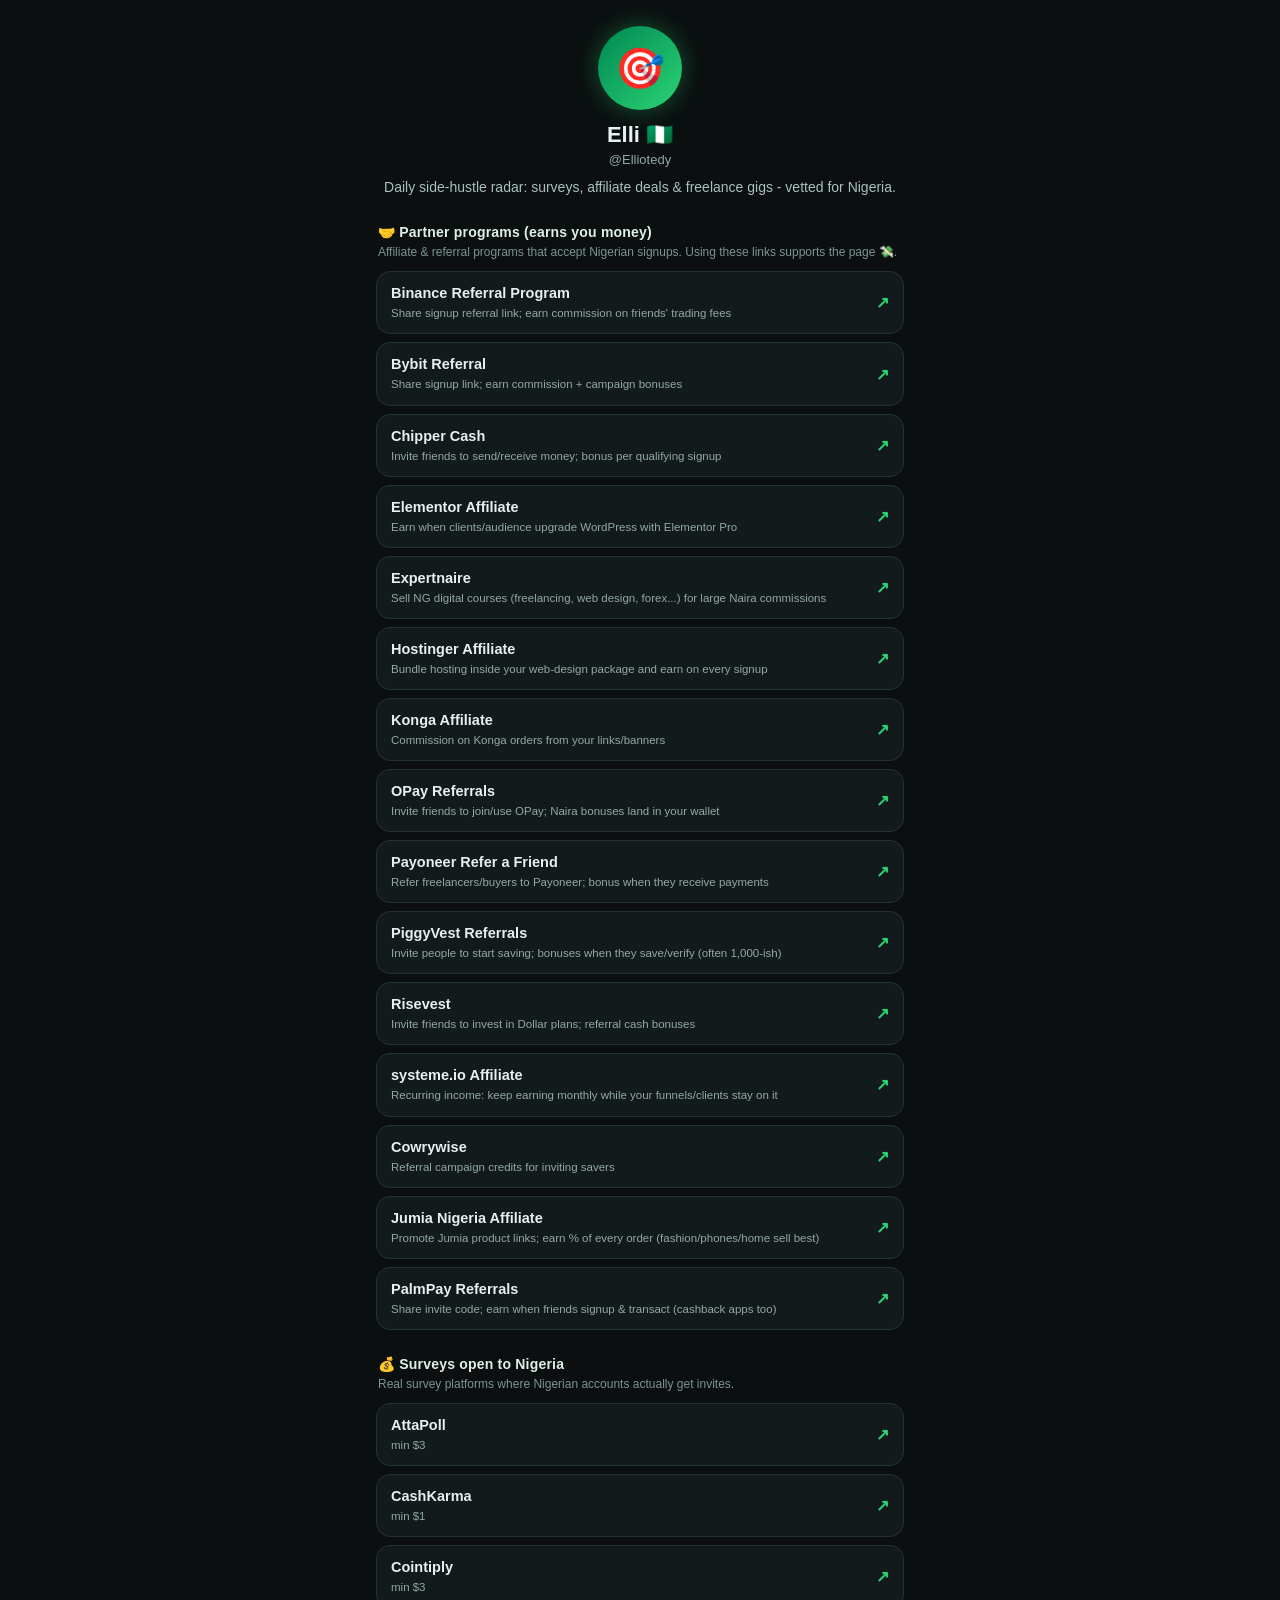
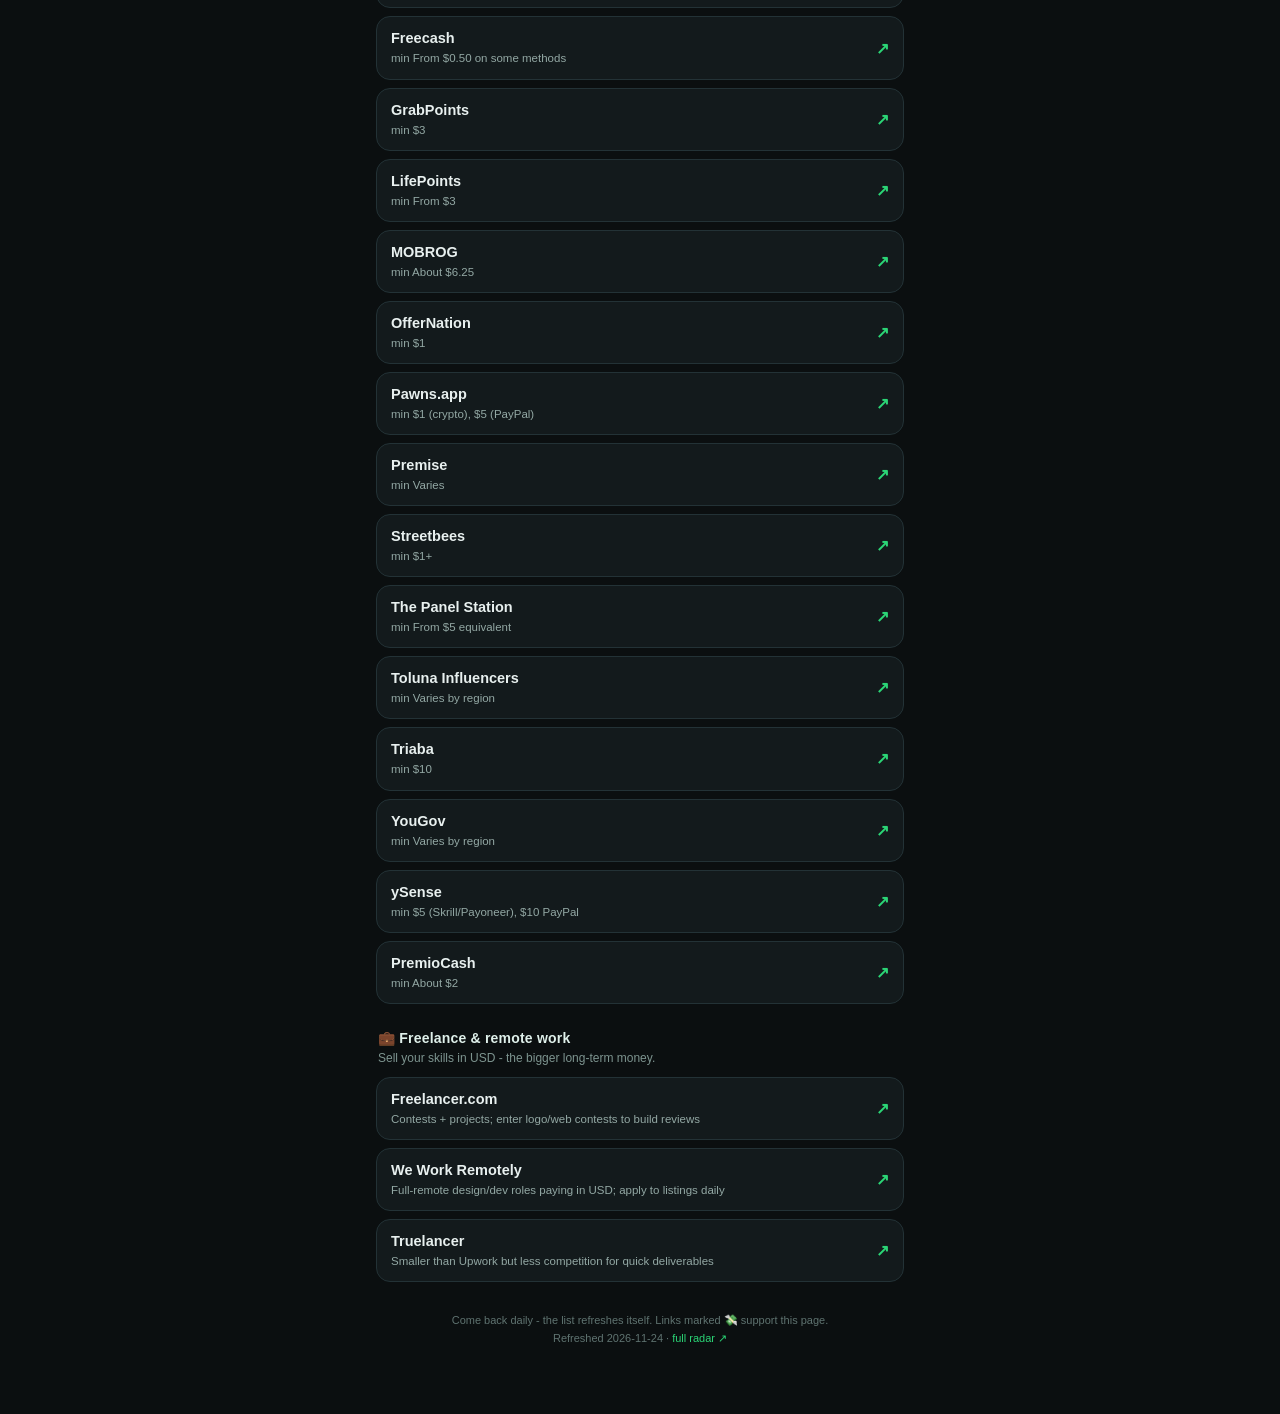
==== commit 7666625f: "Daily survey update - 2026-11-24" ====
--- a/links.html
+++ b/links.html
@@ -65,7 +65,7 @@
   <div class="sechead">🤝 Partner programs (earns you money)</div><div class="secsub">Affiliate &amp; referral programs that accept Nigerian signups. Using these links supports the page 💸.</div><a class="row" href="https://www.binance.com/" target="_blank" rel="noopener"><span><span class="rowname">Binance Referral Program</span><span class="rowhint">Share signup referral link; earn commission on friends&#x27; trading fees</span></span><span class="arrow">↗</span></a><a class="row" href="https://www.bybit.com/" target="_blank" rel="noopener"><span><span class="rowname">Bybit Referral</span><span class="rowhint">Share signup link; earn commission + campaign bonuses</span></span><span class="arrow">↗</span></a><a class="row" href="https://chippercash.com/" target="_blank" rel="noopener"><span><span class="rowname">Chipper Cash</span><span class="rowhint">Invite friends to send/receive money; bonus per qualifying signup</span></span><span class="arrow">↗</span></a><a class="row" href="https://elementor.com/affiliates/" target="_blank" rel="noopener"><span><span class="rowname">Elementor Affiliate</span><span class="rowhint">Earn when clients/audience upgrade WordPress with Elementor Pro</span></span><span class="arrow">↗</span></a><a class="row" href="https://expertnaire.com/affiliate" target="_blank" rel="noopener"><span><span class="rowname">Expertnaire</span><span class="rowhint">Sell NG digital courses (freelancing, web design, forex...) for large Naira commissions</span></span><span class="arrow">↗</span></a><a class="row" href="https://www.hostinger.com/" target="_blank" rel="noopener"><span><span class="rowname">Hostinger Affiliate</span><span class="rowhint">Bundle hosting inside your web-design package and earn on every signup</span></span><span class="arrow">↗</span></a><a class="row" href="https://www.konga.com/" target="_blank" rel="noopener"><span><span class="rowname">Konga Affiliate</span><span class="rowhint">Commission on Konga orders from your links/banners</span></span><span class="arrow">↗</span></a><a class="row" href="https://www.opayweb.com/" target="_blank" rel="noopener"><span><span class="rowname">OPay Referrals</span><span class="rowhint">Invite friends to join/use OPay; Naira bonuses land in your wallet</span></span><span class="arrow">↗</span></a><a class="row" href="https://www.payoneer.com/" target="_blank" rel="noopener"><span><span class="rowname">Payoneer Refer a Friend</span><span class="rowhint">Refer freelancers/buyers to Payoneer; bonus when they receive payments</span></span><span class="arrow">↗</span></a><a class="row" href="https://www.piggyvest.com/" target="_blank" rel="noopener"><span><span class="rowname">PiggyVest Referrals</span><span class="rowhint">Invite people to start saving; bonuses when they save/verify (often 1,000-ish)</span></span><span class="arrow">↗</span></a><a class="row" href="https://risevest.com/" target="_blank" rel="noopener"><span><span class="rowname">Risevest</span><span class="rowhint">Invite friends to invest in Dollar plans; referral cash bonuses</span></span><span class="arrow">↗</span></a><a class="row" href="https://systeme.io/affiliate-program" target="_blank" rel="noopener"><span><span class="rowname">systeme.io Affiliate</span><span class="rowhint">Recurring income: keep earning monthly while your funnels/clients stay on it</span></span><span class="arrow">↗</span></a><a class="row" href="https://cowrywise.com/" target="_blank" rel="noopener"><span><span class="rowname">Cowrywise</span><span class="rowhint">Referral campaign credits for inviting savers</span></span><span class="arrow">↗</span></a><a class="row" href="https://affiliates.jumia.com/" target="_blank" rel="noopener"><span><span class="rowname">Jumia Nigeria Affiliate</span><span class="rowhint">Promote Jumia product links; earn % of every order (fashion/phones/home sell best)</span></span><span class="arrow">↗</span></a><a class="row" href="https://www.palmpay-inc.com/" target="_blank" rel="noopener"><span><span class="rowname">PalmPay Referrals</span><span class="rowhint">Share invite code; earn when friends signup &amp; transact (cashback apps too)</span></span><span class="arrow">↗</span></a><div class="sechead">💰 Surveys open to Nigeria</div><div class="secsub">Real survey platforms where Nigerian accounts actually get invites.</div><a class="row" href="https://attapoll.app/" target="_blank" rel="noopener"><span><span class="rowname">AttaPoll</span><span class="rowhint">min $3</span></span><span class="arrow">↗</span></a><a class="row" href="https://cashkarma.io/" target="_blank" rel="noopener"><span><span class="rowname">CashKarma</span><span class="rowhint">min $1</span></span><span class="arrow">↗</span></a><a class="row" href="https://cointiply.com/" target="_blank" rel="noopener"><span><span class="rowname">Cointiply</span><span class="rowhint">min $3</span></span><span class="arrow">↗</span></a><a class="row" href="https://freecash.com/" target="_blank" rel="noopener"><span><span class="rowname">Freecash</span><span class="rowhint">min From $0.50 on some methods</span></span><span class="arrow">↗</span></a><a class="row" href="https://grabpoints.com/" target="_blank" rel="noopener"><span><span class="rowname">GrabPoints</span><span class="rowhint">min $3</span></span><span class="arrow">↗</span></a><a class="row" href="https://lifepointspanel.com/" target="_blank" rel="noopener"><span><span class="rowname">LifePoints</span><span class="rowhint">min From $3</span></span><span class="arrow">↗</span></a><a class="row" href="https://www.mobrog.com/en/" target="_blank" rel="noopener"><span><span class="rowname">MOBROG</span><span class="rowhint">min About $6.25</span></span><span class="arrow">↗</span></a><a class="row" href="https://offernation.com/" target="_blank" rel="noopener"><span><span class="rowname">OfferNation</span><span class="rowhint">min $1</span></span><span class="arrow">↗</span></a><a class="row" href="https://pawns.app/" target="_blank" rel="noopener"><span><span class="rowname">Pawns.app</span><span class="rowhint">min $1 (crypto), $5 (PayPal)</span></span><span class="arrow">↗</span></a><a class="row" href="https://www.premise.com/" target="_blank" rel="noopener"><span><span class="rowname">Premise</span><span class="rowhint">min Varies</span></span><span class="arrow">↗</span></a><a class="row" href="https://www.streetbees.com/" target="_blank" rel="noopener"><span><span class="rowname">Streetbees</span><span class="rowhint">min $1+</span></span><span class="arrow">↗</span></a><a class="row" href="https://www.thepanelstation.com/" target="_blank" rel="noopener"><span><span class="rowname">The Panel Station</span><span class="rowhint">min From $5 equivalent</span></span><span class="arrow">↗</span></a><a class="row" href="https://www.toluna.com/" target="_blank" rel="noopener"><span><span class="rowname">Toluna Influencers</span><span class="rowhint">min Varies by region</span></span><span class="arrow">↗</span></a><a class="row" href="https://www.triaba.com/" target="_blank" rel="noopener"><span><span class="rowname">Triaba</span><span class="rowhint">min $10</span></span><span class="arrow">↗</span></a><a class="row" href="https://yougov.com/" target="_blank" rel="noopener"><span><span class="rowname">YouGov</span><span class="rowhint">min Varies by region</span></span><span class="arrow">↗</span></a><a class="row" href="https://www.ysense.com/" target="_blank" rel="noopener"><span><span class="rowname">ySense</span><span class="rowhint">min $5 (Skrill/Payoneer), $10 PayPal</span></span><span class="arrow">↗</span></a><a class="row" href="https://premiocash.com/" target="_blank" rel="noopener"><span><span class="rowname">PremioCash</span><span class="rowhint">min About $2</span></span><span class="arrow">↗</span></a><div class="sechead">💼 Freelance &amp; remote work</div><div class="secsub">Sell your skills in USD - the bigger long-term money.</div><a class="row" href="https://www.freelancer.com/" target="_blank" rel="noopener"><span><span class="rowname">Freelancer.com</span><span class="rowhint">Contests + projects; enter logo/web contests to build reviews</span></span><span class="arrow">↗</span></a><a class="row" href="https://weworkremotely.com/" target="_blank" rel="noopener"><span><span class="rowname">We Work Remotely</span><span class="rowhint">Full-remote design/dev roles paying in USD; apply to listings daily</span></span><span class="arrow">↗</span></a><a class="row" href="https://www.truelancer.com/" target="_blank" rel="noopener"><span><span class="rowname">Truelancer</span><span class="rowhint">Smaller than Upwork but less competition for quick deliverables</span></span><span class="arrow">↗</span></a>
   <footer>
     Come back daily - the list refreshes itself. Links marked 💸 support this page.<br>
-    Refreshed 2026-11-23 ·
+    Refreshed 2026-11-24 ·
     <a href="index.html">full radar ↗</a>
   </footer>
 </div>
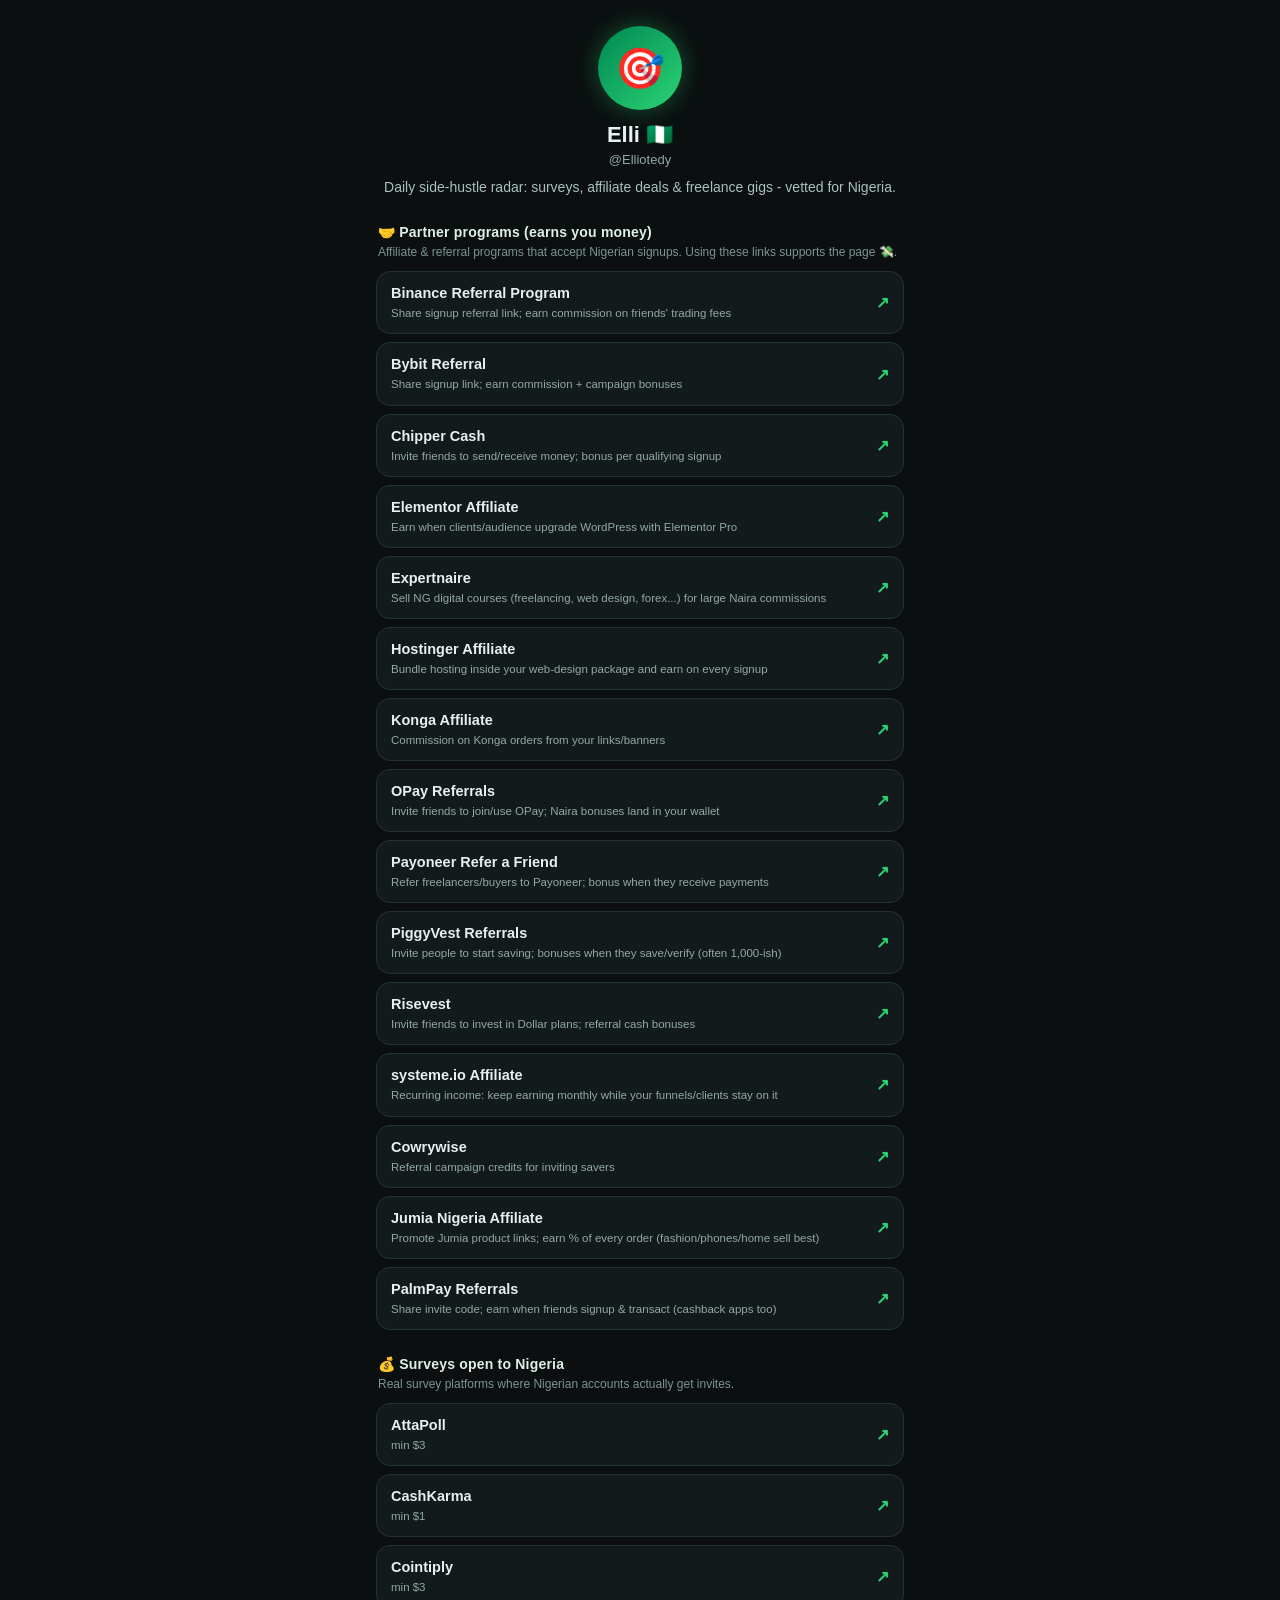
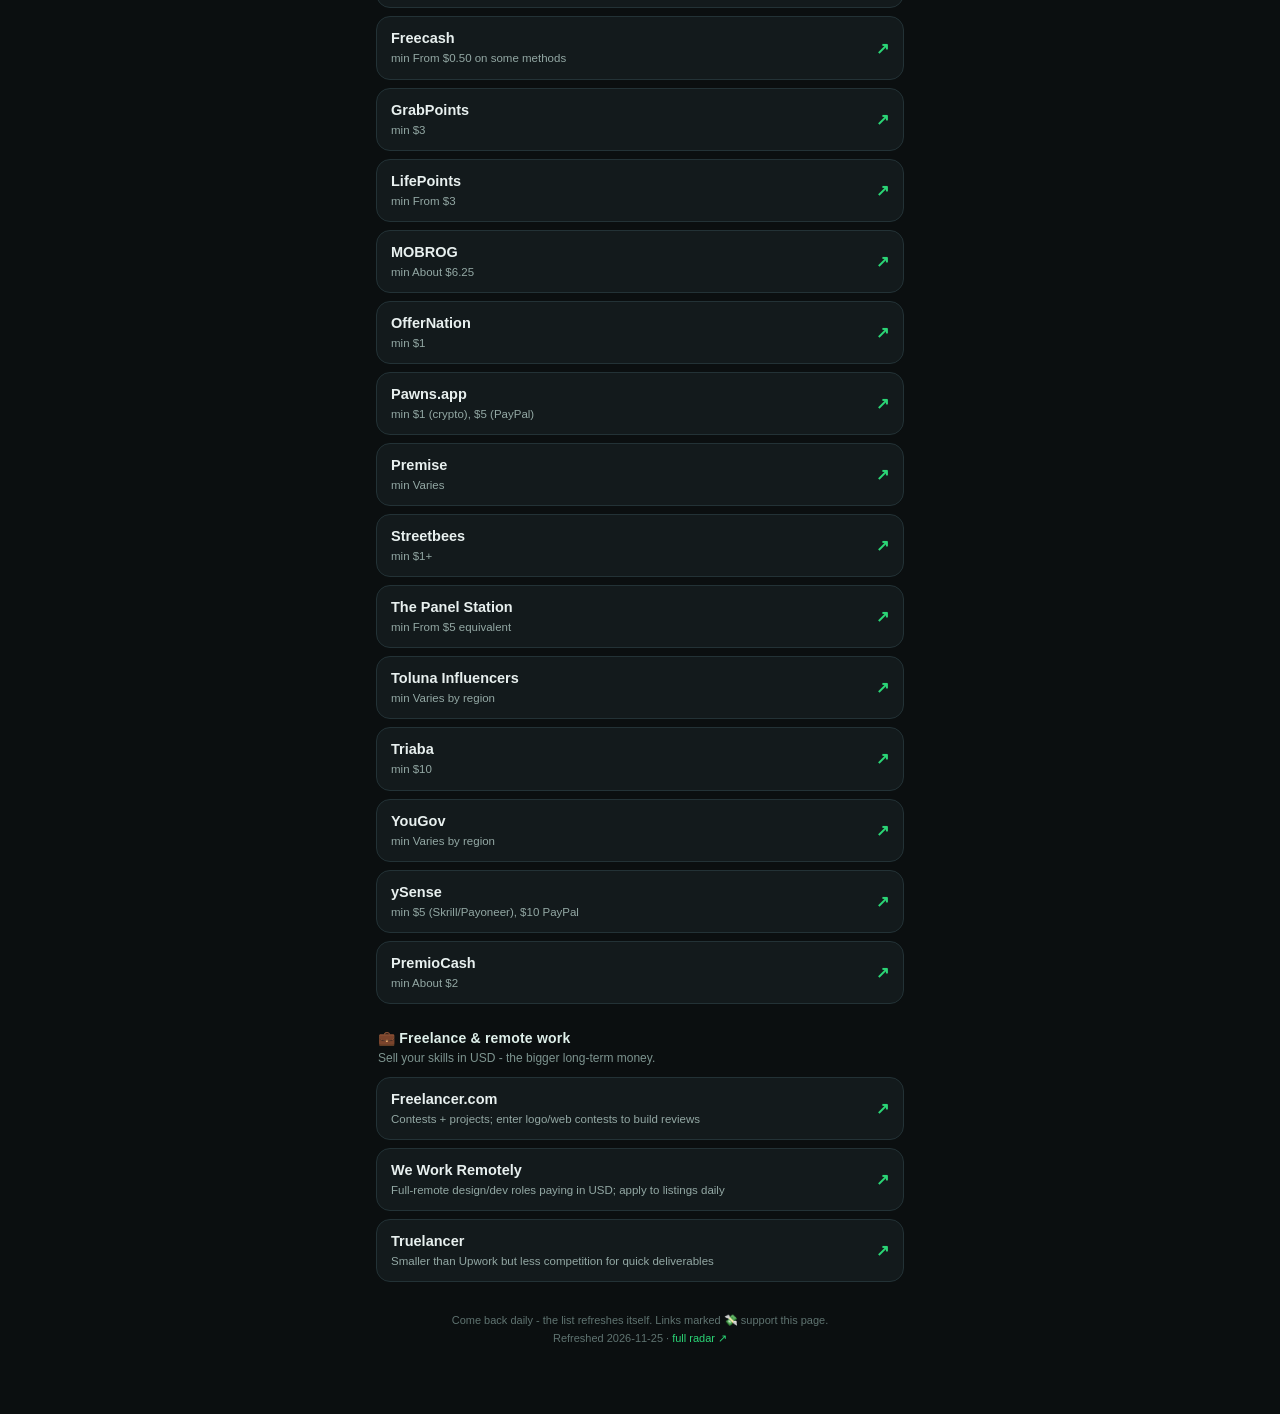
==== commit 19d91c7f: "Daily survey update - 2026-11-25" ====
--- a/links.html
+++ b/links.html
@@ -65,7 +65,7 @@
   <div class="sechead">🤝 Partner programs (earns you money)</div><div class="secsub">Affiliate &amp; referral programs that accept Nigerian signups. Using these links supports the page 💸.</div><a class="row" href="https://www.binance.com/" target="_blank" rel="noopener"><span><span class="rowname">Binance Referral Program</span><span class="rowhint">Share signup referral link; earn commission on friends&#x27; trading fees</span></span><span class="arrow">↗</span></a><a class="row" href="https://www.bybit.com/" target="_blank" rel="noopener"><span><span class="rowname">Bybit Referral</span><span class="rowhint">Share signup link; earn commission + campaign bonuses</span></span><span class="arrow">↗</span></a><a class="row" href="https://chippercash.com/" target="_blank" rel="noopener"><span><span class="rowname">Chipper Cash</span><span class="rowhint">Invite friends to send/receive money; bonus per qualifying signup</span></span><span class="arrow">↗</span></a><a class="row" href="https://elementor.com/affiliates/" target="_blank" rel="noopener"><span><span class="rowname">Elementor Affiliate</span><span class="rowhint">Earn when clients/audience upgrade WordPress with Elementor Pro</span></span><span class="arrow">↗</span></a><a class="row" href="https://expertnaire.com/affiliate" target="_blank" rel="noopener"><span><span class="rowname">Expertnaire</span><span class="rowhint">Sell NG digital courses (freelancing, web design, forex...) for large Naira commissions</span></span><span class="arrow">↗</span></a><a class="row" href="https://www.hostinger.com/" target="_blank" rel="noopener"><span><span class="rowname">Hostinger Affiliate</span><span class="rowhint">Bundle hosting inside your web-design package and earn on every signup</span></span><span class="arrow">↗</span></a><a class="row" href="https://www.konga.com/" target="_blank" rel="noopener"><span><span class="rowname">Konga Affiliate</span><span class="rowhint">Commission on Konga orders from your links/banners</span></span><span class="arrow">↗</span></a><a class="row" href="https://www.opayweb.com/" target="_blank" rel="noopener"><span><span class="rowname">OPay Referrals</span><span class="rowhint">Invite friends to join/use OPay; Naira bonuses land in your wallet</span></span><span class="arrow">↗</span></a><a class="row" href="https://www.payoneer.com/" target="_blank" rel="noopener"><span><span class="rowname">Payoneer Refer a Friend</span><span class="rowhint">Refer freelancers/buyers to Payoneer; bonus when they receive payments</span></span><span class="arrow">↗</span></a><a class="row" href="https://www.piggyvest.com/" target="_blank" rel="noopener"><span><span class="rowname">PiggyVest Referrals</span><span class="rowhint">Invite people to start saving; bonuses when they save/verify (often 1,000-ish)</span></span><span class="arrow">↗</span></a><a class="row" href="https://risevest.com/" target="_blank" rel="noopener"><span><span class="rowname">Risevest</span><span class="rowhint">Invite friends to invest in Dollar plans; referral cash bonuses</span></span><span class="arrow">↗</span></a><a class="row" href="https://systeme.io/affiliate-program" target="_blank" rel="noopener"><span><span class="rowname">systeme.io Affiliate</span><span class="rowhint">Recurring income: keep earning monthly while your funnels/clients stay on it</span></span><span class="arrow">↗</span></a><a class="row" href="https://cowrywise.com/" target="_blank" rel="noopener"><span><span class="rowname">Cowrywise</span><span class="rowhint">Referral campaign credits for inviting savers</span></span><span class="arrow">↗</span></a><a class="row" href="https://affiliates.jumia.com/" target="_blank" rel="noopener"><span><span class="rowname">Jumia Nigeria Affiliate</span><span class="rowhint">Promote Jumia product links; earn % of every order (fashion/phones/home sell best)</span></span><span class="arrow">↗</span></a><a class="row" href="https://www.palmpay-inc.com/" target="_blank" rel="noopener"><span><span class="rowname">PalmPay Referrals</span><span class="rowhint">Share invite code; earn when friends signup &amp; transact (cashback apps too)</span></span><span class="arrow">↗</span></a><div class="sechead">💰 Surveys open to Nigeria</div><div class="secsub">Real survey platforms where Nigerian accounts actually get invites.</div><a class="row" href="https://attapoll.app/" target="_blank" rel="noopener"><span><span class="rowname">AttaPoll</span><span class="rowhint">min $3</span></span><span class="arrow">↗</span></a><a class="row" href="https://cashkarma.io/" target="_blank" rel="noopener"><span><span class="rowname">CashKarma</span><span class="rowhint">min $1</span></span><span class="arrow">↗</span></a><a class="row" href="https://cointiply.com/" target="_blank" rel="noopener"><span><span class="rowname">Cointiply</span><span class="rowhint">min $3</span></span><span class="arrow">↗</span></a><a class="row" href="https://freecash.com/" target="_blank" rel="noopener"><span><span class="rowname">Freecash</span><span class="rowhint">min From $0.50 on some methods</span></span><span class="arrow">↗</span></a><a class="row" href="https://grabpoints.com/" target="_blank" rel="noopener"><span><span class="rowname">GrabPoints</span><span class="rowhint">min $3</span></span><span class="arrow">↗</span></a><a class="row" href="https://lifepointspanel.com/" target="_blank" rel="noopener"><span><span class="rowname">LifePoints</span><span class="rowhint">min From $3</span></span><span class="arrow">↗</span></a><a class="row" href="https://www.mobrog.com/en/" target="_blank" rel="noopener"><span><span class="rowname">MOBROG</span><span class="rowhint">min About $6.25</span></span><span class="arrow">↗</span></a><a class="row" href="https://offernation.com/" target="_blank" rel="noopener"><span><span class="rowname">OfferNation</span><span class="rowhint">min $1</span></span><span class="arrow">↗</span></a><a class="row" href="https://pawns.app/" target="_blank" rel="noopener"><span><span class="rowname">Pawns.app</span><span class="rowhint">min $1 (crypto), $5 (PayPal)</span></span><span class="arrow">↗</span></a><a class="row" href="https://www.premise.com/" target="_blank" rel="noopener"><span><span class="rowname">Premise</span><span class="rowhint">min Varies</span></span><span class="arrow">↗</span></a><a class="row" href="https://www.streetbees.com/" target="_blank" rel="noopener"><span><span class="rowname">Streetbees</span><span class="rowhint">min $1+</span></span><span class="arrow">↗</span></a><a class="row" href="https://www.thepanelstation.com/" target="_blank" rel="noopener"><span><span class="rowname">The Panel Station</span><span class="rowhint">min From $5 equivalent</span></span><span class="arrow">↗</span></a><a class="row" href="https://www.toluna.com/" target="_blank" rel="noopener"><span><span class="rowname">Toluna Influencers</span><span class="rowhint">min Varies by region</span></span><span class="arrow">↗</span></a><a class="row" href="https://www.triaba.com/" target="_blank" rel="noopener"><span><span class="rowname">Triaba</span><span class="rowhint">min $10</span></span><span class="arrow">↗</span></a><a class="row" href="https://yougov.com/" target="_blank" rel="noopener"><span><span class="rowname">YouGov</span><span class="rowhint">min Varies by region</span></span><span class="arrow">↗</span></a><a class="row" href="https://www.ysense.com/" target="_blank" rel="noopener"><span><span class="rowname">ySense</span><span class="rowhint">min $5 (Skrill/Payoneer), $10 PayPal</span></span><span class="arrow">↗</span></a><a class="row" href="https://premiocash.com/" target="_blank" rel="noopener"><span><span class="rowname">PremioCash</span><span class="rowhint">min About $2</span></span><span class="arrow">↗</span></a><div class="sechead">💼 Freelance &amp; remote work</div><div class="secsub">Sell your skills in USD - the bigger long-term money.</div><a class="row" href="https://www.freelancer.com/" target="_blank" rel="noopener"><span><span class="rowname">Freelancer.com</span><span class="rowhint">Contests + projects; enter logo/web contests to build reviews</span></span><span class="arrow">↗</span></a><a class="row" href="https://weworkremotely.com/" target="_blank" rel="noopener"><span><span class="rowname">We Work Remotely</span><span class="rowhint">Full-remote design/dev roles paying in USD; apply to listings daily</span></span><span class="arrow">↗</span></a><a class="row" href="https://www.truelancer.com/" target="_blank" rel="noopener"><span><span class="rowname">Truelancer</span><span class="rowhint">Smaller than Upwork but less competition for quick deliverables</span></span><span class="arrow">↗</span></a>
   <footer>
     Come back daily - the list refreshes itself. Links marked 💸 support this page.<br>
-    Refreshed 2026-11-24 ·
+    Refreshed 2026-11-25 ·
     <a href="index.html">full radar ↗</a>
   </footer>
 </div>
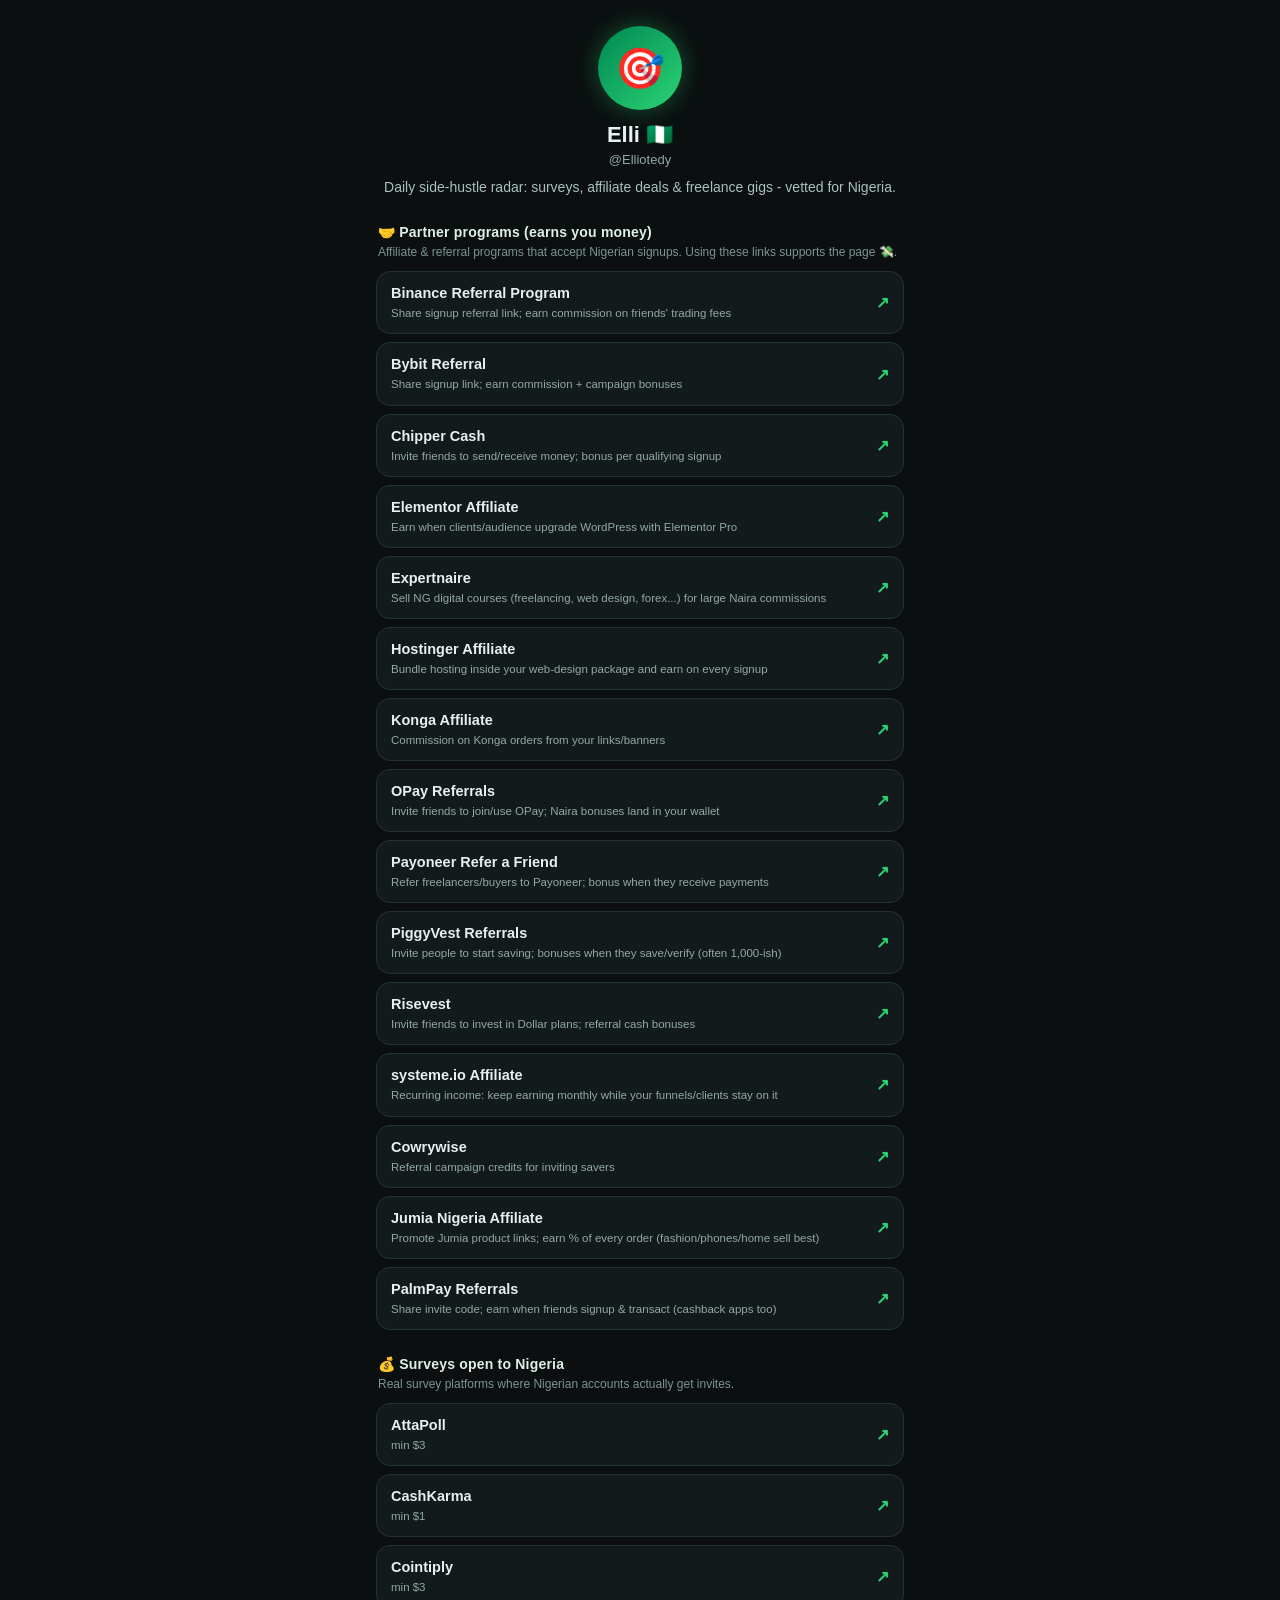
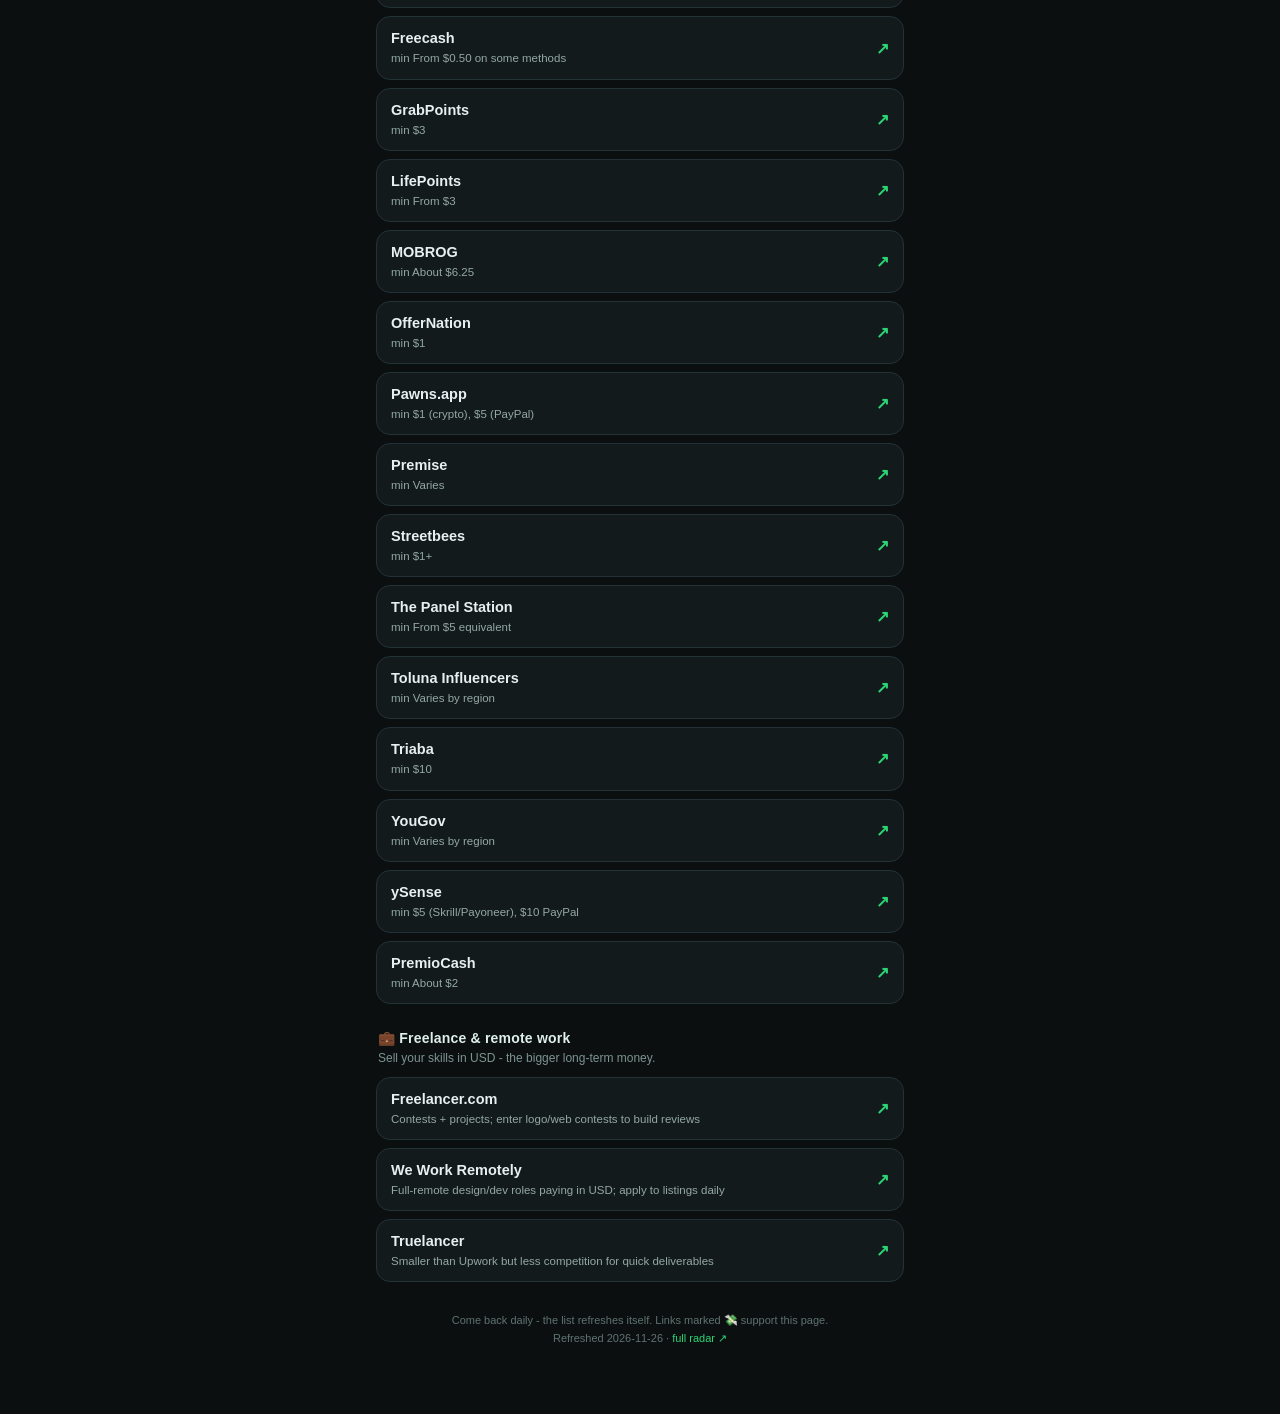
==== commit aaa7422e: "Daily survey update - 2026-11-26" ====
--- a/links.html
+++ b/links.html
@@ -65,7 +65,7 @@
   <div class="sechead">🤝 Partner programs (earns you money)</div><div class="secsub">Affiliate &amp; referral programs that accept Nigerian signups. Using these links supports the page 💸.</div><a class="row" href="https://www.binance.com/" target="_blank" rel="noopener"><span><span class="rowname">Binance Referral Program</span><span class="rowhint">Share signup referral link; earn commission on friends&#x27; trading fees</span></span><span class="arrow">↗</span></a><a class="row" href="https://www.bybit.com/" target="_blank" rel="noopener"><span><span class="rowname">Bybit Referral</span><span class="rowhint">Share signup link; earn commission + campaign bonuses</span></span><span class="arrow">↗</span></a><a class="row" href="https://chippercash.com/" target="_blank" rel="noopener"><span><span class="rowname">Chipper Cash</span><span class="rowhint">Invite friends to send/receive money; bonus per qualifying signup</span></span><span class="arrow">↗</span></a><a class="row" href="https://elementor.com/affiliates/" target="_blank" rel="noopener"><span><span class="rowname">Elementor Affiliate</span><span class="rowhint">Earn when clients/audience upgrade WordPress with Elementor Pro</span></span><span class="arrow">↗</span></a><a class="row" href="https://expertnaire.com/affiliate" target="_blank" rel="noopener"><span><span class="rowname">Expertnaire</span><span class="rowhint">Sell NG digital courses (freelancing, web design, forex...) for large Naira commissions</span></span><span class="arrow">↗</span></a><a class="row" href="https://www.hostinger.com/" target="_blank" rel="noopener"><span><span class="rowname">Hostinger Affiliate</span><span class="rowhint">Bundle hosting inside your web-design package and earn on every signup</span></span><span class="arrow">↗</span></a><a class="row" href="https://www.konga.com/" target="_blank" rel="noopener"><span><span class="rowname">Konga Affiliate</span><span class="rowhint">Commission on Konga orders from your links/banners</span></span><span class="arrow">↗</span></a><a class="row" href="https://www.opayweb.com/" target="_blank" rel="noopener"><span><span class="rowname">OPay Referrals</span><span class="rowhint">Invite friends to join/use OPay; Naira bonuses land in your wallet</span></span><span class="arrow">↗</span></a><a class="row" href="https://www.payoneer.com/" target="_blank" rel="noopener"><span><span class="rowname">Payoneer Refer a Friend</span><span class="rowhint">Refer freelancers/buyers to Payoneer; bonus when they receive payments</span></span><span class="arrow">↗</span></a><a class="row" href="https://www.piggyvest.com/" target="_blank" rel="noopener"><span><span class="rowname">PiggyVest Referrals</span><span class="rowhint">Invite people to start saving; bonuses when they save/verify (often 1,000-ish)</span></span><span class="arrow">↗</span></a><a class="row" href="https://risevest.com/" target="_blank" rel="noopener"><span><span class="rowname">Risevest</span><span class="rowhint">Invite friends to invest in Dollar plans; referral cash bonuses</span></span><span class="arrow">↗</span></a><a class="row" href="https://systeme.io/affiliate-program" target="_blank" rel="noopener"><span><span class="rowname">systeme.io Affiliate</span><span class="rowhint">Recurring income: keep earning monthly while your funnels/clients stay on it</span></span><span class="arrow">↗</span></a><a class="row" href="https://cowrywise.com/" target="_blank" rel="noopener"><span><span class="rowname">Cowrywise</span><span class="rowhint">Referral campaign credits for inviting savers</span></span><span class="arrow">↗</span></a><a class="row" href="https://affiliates.jumia.com/" target="_blank" rel="noopener"><span><span class="rowname">Jumia Nigeria Affiliate</span><span class="rowhint">Promote Jumia product links; earn % of every order (fashion/phones/home sell best)</span></span><span class="arrow">↗</span></a><a class="row" href="https://www.palmpay-inc.com/" target="_blank" rel="noopener"><span><span class="rowname">PalmPay Referrals</span><span class="rowhint">Share invite code; earn when friends signup &amp; transact (cashback apps too)</span></span><span class="arrow">↗</span></a><div class="sechead">💰 Surveys open to Nigeria</div><div class="secsub">Real survey platforms where Nigerian accounts actually get invites.</div><a class="row" href="https://attapoll.app/" target="_blank" rel="noopener"><span><span class="rowname">AttaPoll</span><span class="rowhint">min $3</span></span><span class="arrow">↗</span></a><a class="row" href="https://cashkarma.io/" target="_blank" rel="noopener"><span><span class="rowname">CashKarma</span><span class="rowhint">min $1</span></span><span class="arrow">↗</span></a><a class="row" href="https://cointiply.com/" target="_blank" rel="noopener"><span><span class="rowname">Cointiply</span><span class="rowhint">min $3</span></span><span class="arrow">↗</span></a><a class="row" href="https://freecash.com/" target="_blank" rel="noopener"><span><span class="rowname">Freecash</span><span class="rowhint">min From $0.50 on some methods</span></span><span class="arrow">↗</span></a><a class="row" href="https://grabpoints.com/" target="_blank" rel="noopener"><span><span class="rowname">GrabPoints</span><span class="rowhint">min $3</span></span><span class="arrow">↗</span></a><a class="row" href="https://lifepointspanel.com/" target="_blank" rel="noopener"><span><span class="rowname">LifePoints</span><span class="rowhint">min From $3</span></span><span class="arrow">↗</span></a><a class="row" href="https://www.mobrog.com/en/" target="_blank" rel="noopener"><span><span class="rowname">MOBROG</span><span class="rowhint">min About $6.25</span></span><span class="arrow">↗</span></a><a class="row" href="https://offernation.com/" target="_blank" rel="noopener"><span><span class="rowname">OfferNation</span><span class="rowhint">min $1</span></span><span class="arrow">↗</span></a><a class="row" href="https://pawns.app/" target="_blank" rel="noopener"><span><span class="rowname">Pawns.app</span><span class="rowhint">min $1 (crypto), $5 (PayPal)</span></span><span class="arrow">↗</span></a><a class="row" href="https://www.premise.com/" target="_blank" rel="noopener"><span><span class="rowname">Premise</span><span class="rowhint">min Varies</span></span><span class="arrow">↗</span></a><a class="row" href="https://www.streetbees.com/" target="_blank" rel="noopener"><span><span class="rowname">Streetbees</span><span class="rowhint">min $1+</span></span><span class="arrow">↗</span></a><a class="row" href="https://www.thepanelstation.com/" target="_blank" rel="noopener"><span><span class="rowname">The Panel Station</span><span class="rowhint">min From $5 equivalent</span></span><span class="arrow">↗</span></a><a class="row" href="https://www.toluna.com/" target="_blank" rel="noopener"><span><span class="rowname">Toluna Influencers</span><span class="rowhint">min Varies by region</span></span><span class="arrow">↗</span></a><a class="row" href="https://www.triaba.com/" target="_blank" rel="noopener"><span><span class="rowname">Triaba</span><span class="rowhint">min $10</span></span><span class="arrow">↗</span></a><a class="row" href="https://yougov.com/" target="_blank" rel="noopener"><span><span class="rowname">YouGov</span><span class="rowhint">min Varies by region</span></span><span class="arrow">↗</span></a><a class="row" href="https://www.ysense.com/" target="_blank" rel="noopener"><span><span class="rowname">ySense</span><span class="rowhint">min $5 (Skrill/Payoneer), $10 PayPal</span></span><span class="arrow">↗</span></a><a class="row" href="https://premiocash.com/" target="_blank" rel="noopener"><span><span class="rowname">PremioCash</span><span class="rowhint">min About $2</span></span><span class="arrow">↗</span></a><div class="sechead">💼 Freelance &amp; remote work</div><div class="secsub">Sell your skills in USD - the bigger long-term money.</div><a class="row" href="https://www.freelancer.com/" target="_blank" rel="noopener"><span><span class="rowname">Freelancer.com</span><span class="rowhint">Contests + projects; enter logo/web contests to build reviews</span></span><span class="arrow">↗</span></a><a class="row" href="https://weworkremotely.com/" target="_blank" rel="noopener"><span><span class="rowname">We Work Remotely</span><span class="rowhint">Full-remote design/dev roles paying in USD; apply to listings daily</span></span><span class="arrow">↗</span></a><a class="row" href="https://www.truelancer.com/" target="_blank" rel="noopener"><span><span class="rowname">Truelancer</span><span class="rowhint">Smaller than Upwork but less competition for quick deliverables</span></span><span class="arrow">↗</span></a>
   <footer>
     Come back daily - the list refreshes itself. Links marked 💸 support this page.<br>
-    Refreshed 2026-11-25 ·
+    Refreshed 2026-11-26 ·
     <a href="index.html">full radar ↗</a>
   </footer>
 </div>
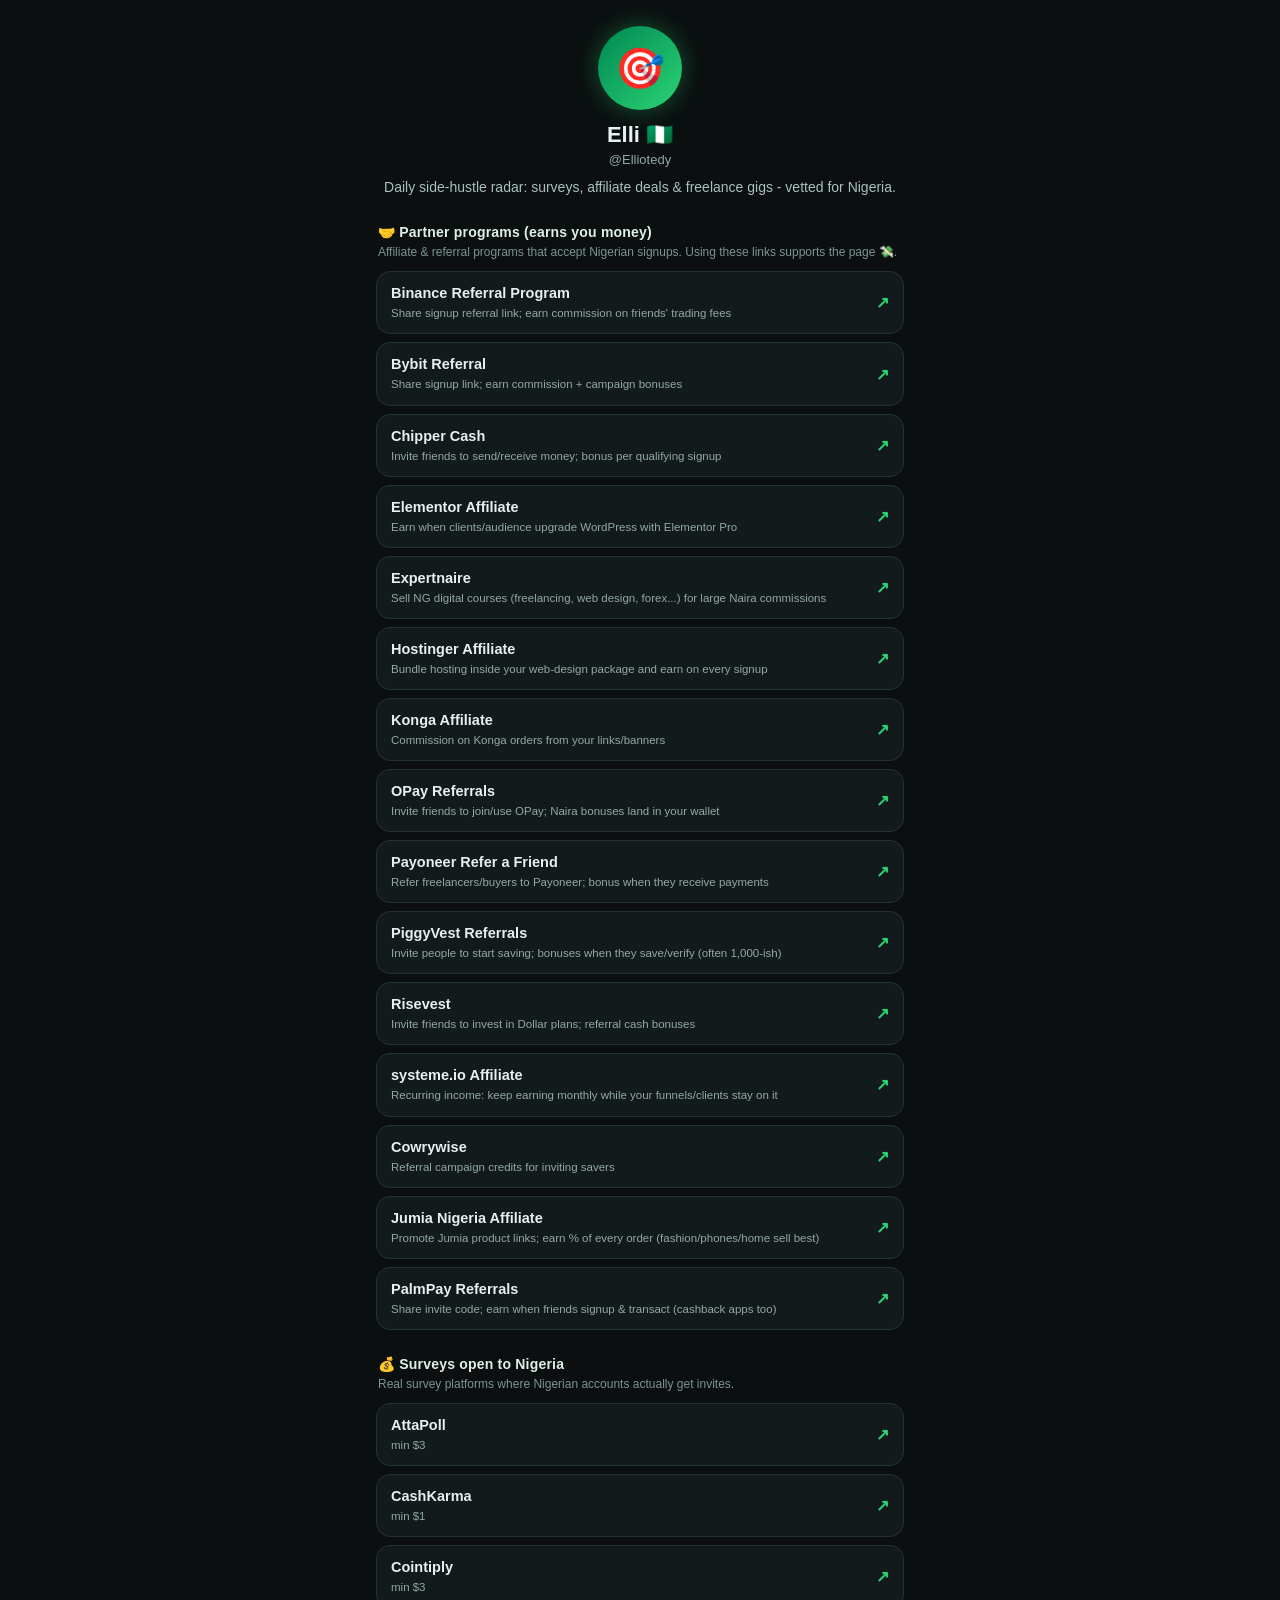
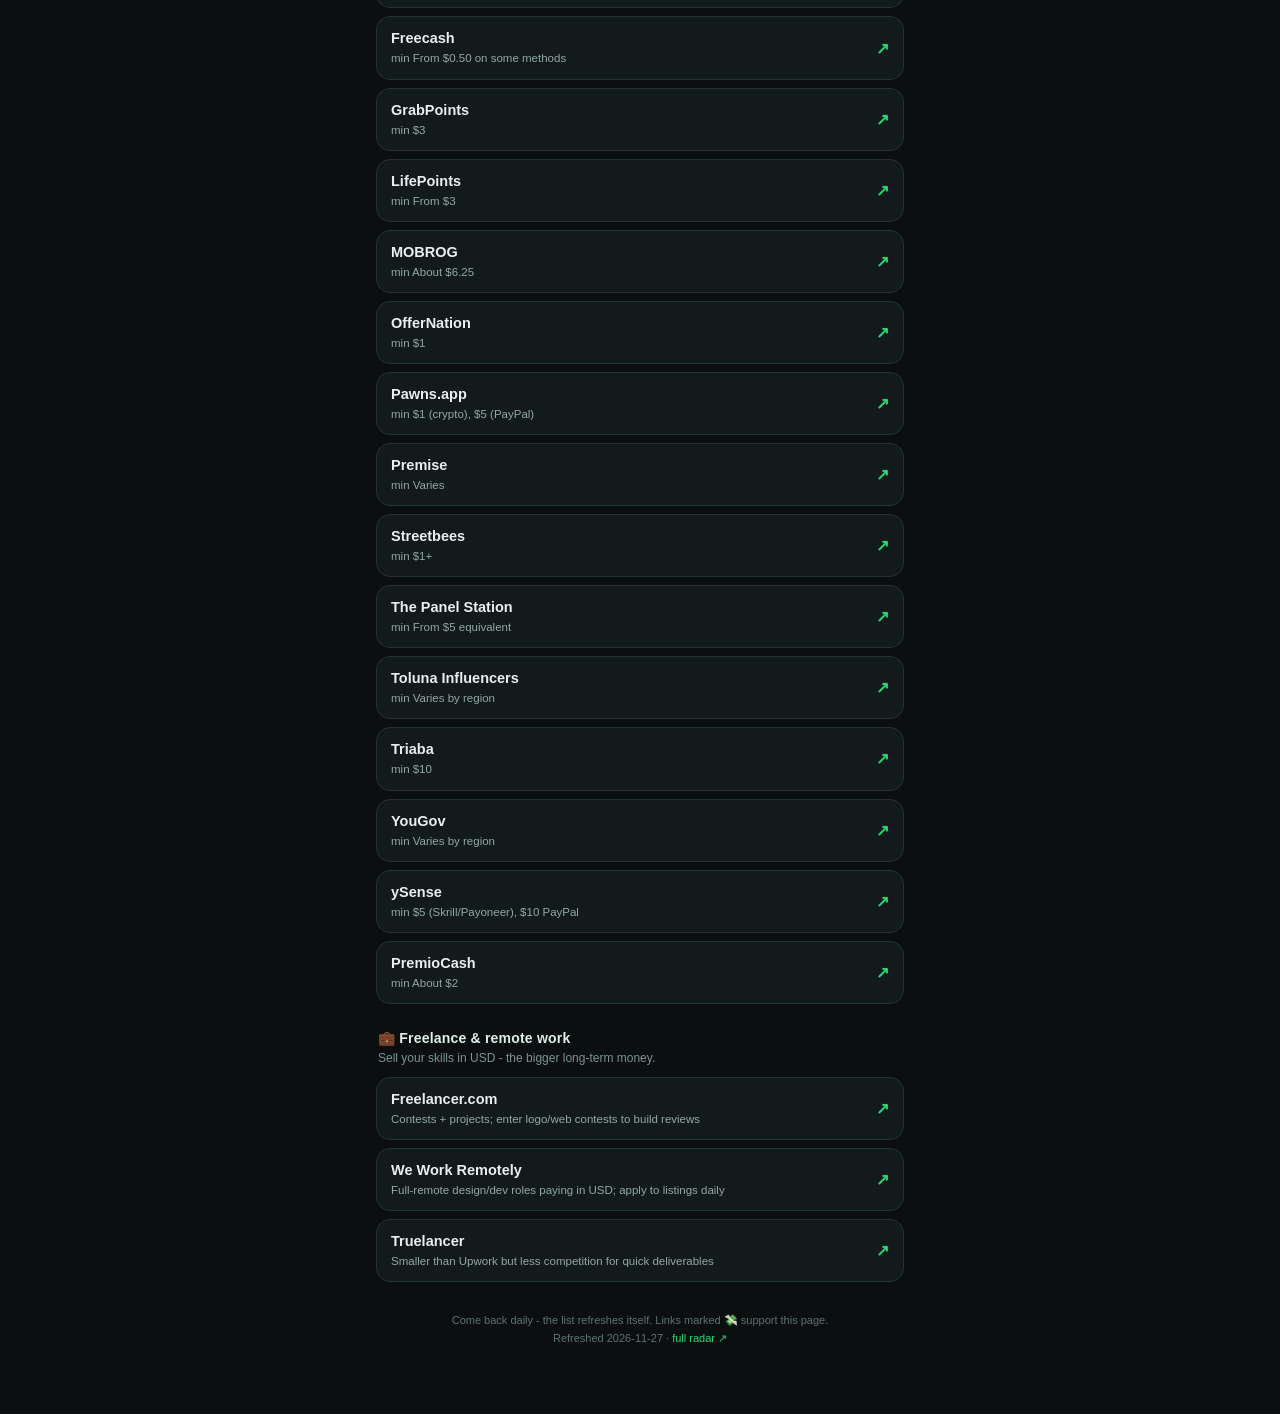
==== commit 619a7d9f: "Daily survey update - 2026-11-27" ====
--- a/links.html
+++ b/links.html
@@ -65,7 +65,7 @@
   <div class="sechead">🤝 Partner programs (earns you money)</div><div class="secsub">Affiliate &amp; referral programs that accept Nigerian signups. Using these links supports the page 💸.</div><a class="row" href="https://www.binance.com/" target="_blank" rel="noopener"><span><span class="rowname">Binance Referral Program</span><span class="rowhint">Share signup referral link; earn commission on friends&#x27; trading fees</span></span><span class="arrow">↗</span></a><a class="row" href="https://www.bybit.com/" target="_blank" rel="noopener"><span><span class="rowname">Bybit Referral</span><span class="rowhint">Share signup link; earn commission + campaign bonuses</span></span><span class="arrow">↗</span></a><a class="row" href="https://chippercash.com/" target="_blank" rel="noopener"><span><span class="rowname">Chipper Cash</span><span class="rowhint">Invite friends to send/receive money; bonus per qualifying signup</span></span><span class="arrow">↗</span></a><a class="row" href="https://elementor.com/affiliates/" target="_blank" rel="noopener"><span><span class="rowname">Elementor Affiliate</span><span class="rowhint">Earn when clients/audience upgrade WordPress with Elementor Pro</span></span><span class="arrow">↗</span></a><a class="row" href="https://expertnaire.com/affiliate" target="_blank" rel="noopener"><span><span class="rowname">Expertnaire</span><span class="rowhint">Sell NG digital courses (freelancing, web design, forex...) for large Naira commissions</span></span><span class="arrow">↗</span></a><a class="row" href="https://www.hostinger.com/" target="_blank" rel="noopener"><span><span class="rowname">Hostinger Affiliate</span><span class="rowhint">Bundle hosting inside your web-design package and earn on every signup</span></span><span class="arrow">↗</span></a><a class="row" href="https://www.konga.com/" target="_blank" rel="noopener"><span><span class="rowname">Konga Affiliate</span><span class="rowhint">Commission on Konga orders from your links/banners</span></span><span class="arrow">↗</span></a><a class="row" href="https://www.opayweb.com/" target="_blank" rel="noopener"><span><span class="rowname">OPay Referrals</span><span class="rowhint">Invite friends to join/use OPay; Naira bonuses land in your wallet</span></span><span class="arrow">↗</span></a><a class="row" href="https://www.payoneer.com/" target="_blank" rel="noopener"><span><span class="rowname">Payoneer Refer a Friend</span><span class="rowhint">Refer freelancers/buyers to Payoneer; bonus when they receive payments</span></span><span class="arrow">↗</span></a><a class="row" href="https://www.piggyvest.com/" target="_blank" rel="noopener"><span><span class="rowname">PiggyVest Referrals</span><span class="rowhint">Invite people to start saving; bonuses when they save/verify (often 1,000-ish)</span></span><span class="arrow">↗</span></a><a class="row" href="https://risevest.com/" target="_blank" rel="noopener"><span><span class="rowname">Risevest</span><span class="rowhint">Invite friends to invest in Dollar plans; referral cash bonuses</span></span><span class="arrow">↗</span></a><a class="row" href="https://systeme.io/affiliate-program" target="_blank" rel="noopener"><span><span class="rowname">systeme.io Affiliate</span><span class="rowhint">Recurring income: keep earning monthly while your funnels/clients stay on it</span></span><span class="arrow">↗</span></a><a class="row" href="https://cowrywise.com/" target="_blank" rel="noopener"><span><span class="rowname">Cowrywise</span><span class="rowhint">Referral campaign credits for inviting savers</span></span><span class="arrow">↗</span></a><a class="row" href="https://affiliates.jumia.com/" target="_blank" rel="noopener"><span><span class="rowname">Jumia Nigeria Affiliate</span><span class="rowhint">Promote Jumia product links; earn % of every order (fashion/phones/home sell best)</span></span><span class="arrow">↗</span></a><a class="row" href="https://www.palmpay-inc.com/" target="_blank" rel="noopener"><span><span class="rowname">PalmPay Referrals</span><span class="rowhint">Share invite code; earn when friends signup &amp; transact (cashback apps too)</span></span><span class="arrow">↗</span></a><div class="sechead">💰 Surveys open to Nigeria</div><div class="secsub">Real survey platforms where Nigerian accounts actually get invites.</div><a class="row" href="https://attapoll.app/" target="_blank" rel="noopener"><span><span class="rowname">AttaPoll</span><span class="rowhint">min $3</span></span><span class="arrow">↗</span></a><a class="row" href="https://cashkarma.io/" target="_blank" rel="noopener"><span><span class="rowname">CashKarma</span><span class="rowhint">min $1</span></span><span class="arrow">↗</span></a><a class="row" href="https://cointiply.com/" target="_blank" rel="noopener"><span><span class="rowname">Cointiply</span><span class="rowhint">min $3</span></span><span class="arrow">↗</span></a><a class="row" href="https://freecash.com/" target="_blank" rel="noopener"><span><span class="rowname">Freecash</span><span class="rowhint">min From $0.50 on some methods</span></span><span class="arrow">↗</span></a><a class="row" href="https://grabpoints.com/" target="_blank" rel="noopener"><span><span class="rowname">GrabPoints</span><span class="rowhint">min $3</span></span><span class="arrow">↗</span></a><a class="row" href="https://lifepointspanel.com/" target="_blank" rel="noopener"><span><span class="rowname">LifePoints</span><span class="rowhint">min From $3</span></span><span class="arrow">↗</span></a><a class="row" href="https://www.mobrog.com/en/" target="_blank" rel="noopener"><span><span class="rowname">MOBROG</span><span class="rowhint">min About $6.25</span></span><span class="arrow">↗</span></a><a class="row" href="https://offernation.com/" target="_blank" rel="noopener"><span><span class="rowname">OfferNation</span><span class="rowhint">min $1</span></span><span class="arrow">↗</span></a><a class="row" href="https://pawns.app/" target="_blank" rel="noopener"><span><span class="rowname">Pawns.app</span><span class="rowhint">min $1 (crypto), $5 (PayPal)</span></span><span class="arrow">↗</span></a><a class="row" href="https://www.premise.com/" target="_blank" rel="noopener"><span><span class="rowname">Premise</span><span class="rowhint">min Varies</span></span><span class="arrow">↗</span></a><a class="row" href="https://www.streetbees.com/" target="_blank" rel="noopener"><span><span class="rowname">Streetbees</span><span class="rowhint">min $1+</span></span><span class="arrow">↗</span></a><a class="row" href="https://www.thepanelstation.com/" target="_blank" rel="noopener"><span><span class="rowname">The Panel Station</span><span class="rowhint">min From $5 equivalent</span></span><span class="arrow">↗</span></a><a class="row" href="https://www.toluna.com/" target="_blank" rel="noopener"><span><span class="rowname">Toluna Influencers</span><span class="rowhint">min Varies by region</span></span><span class="arrow">↗</span></a><a class="row" href="https://www.triaba.com/" target="_blank" rel="noopener"><span><span class="rowname">Triaba</span><span class="rowhint">min $10</span></span><span class="arrow">↗</span></a><a class="row" href="https://yougov.com/" target="_blank" rel="noopener"><span><span class="rowname">YouGov</span><span class="rowhint">min Varies by region</span></span><span class="arrow">↗</span></a><a class="row" href="https://www.ysense.com/" target="_blank" rel="noopener"><span><span class="rowname">ySense</span><span class="rowhint">min $5 (Skrill/Payoneer), $10 PayPal</span></span><span class="arrow">↗</span></a><a class="row" href="https://premiocash.com/" target="_blank" rel="noopener"><span><span class="rowname">PremioCash</span><span class="rowhint">min About $2</span></span><span class="arrow">↗</span></a><div class="sechead">💼 Freelance &amp; remote work</div><div class="secsub">Sell your skills in USD - the bigger long-term money.</div><a class="row" href="https://www.freelancer.com/" target="_blank" rel="noopener"><span><span class="rowname">Freelancer.com</span><span class="rowhint">Contests + projects; enter logo/web contests to build reviews</span></span><span class="arrow">↗</span></a><a class="row" href="https://weworkremotely.com/" target="_blank" rel="noopener"><span><span class="rowname">We Work Remotely</span><span class="rowhint">Full-remote design/dev roles paying in USD; apply to listings daily</span></span><span class="arrow">↗</span></a><a class="row" href="https://www.truelancer.com/" target="_blank" rel="noopener"><span><span class="rowname">Truelancer</span><span class="rowhint">Smaller than Upwork but less competition for quick deliverables</span></span><span class="arrow">↗</span></a>
   <footer>
     Come back daily - the list refreshes itself. Links marked 💸 support this page.<br>
-    Refreshed 2026-11-26 ·
+    Refreshed 2026-11-27 ·
     <a href="index.html">full radar ↗</a>
   </footer>
 </div>
